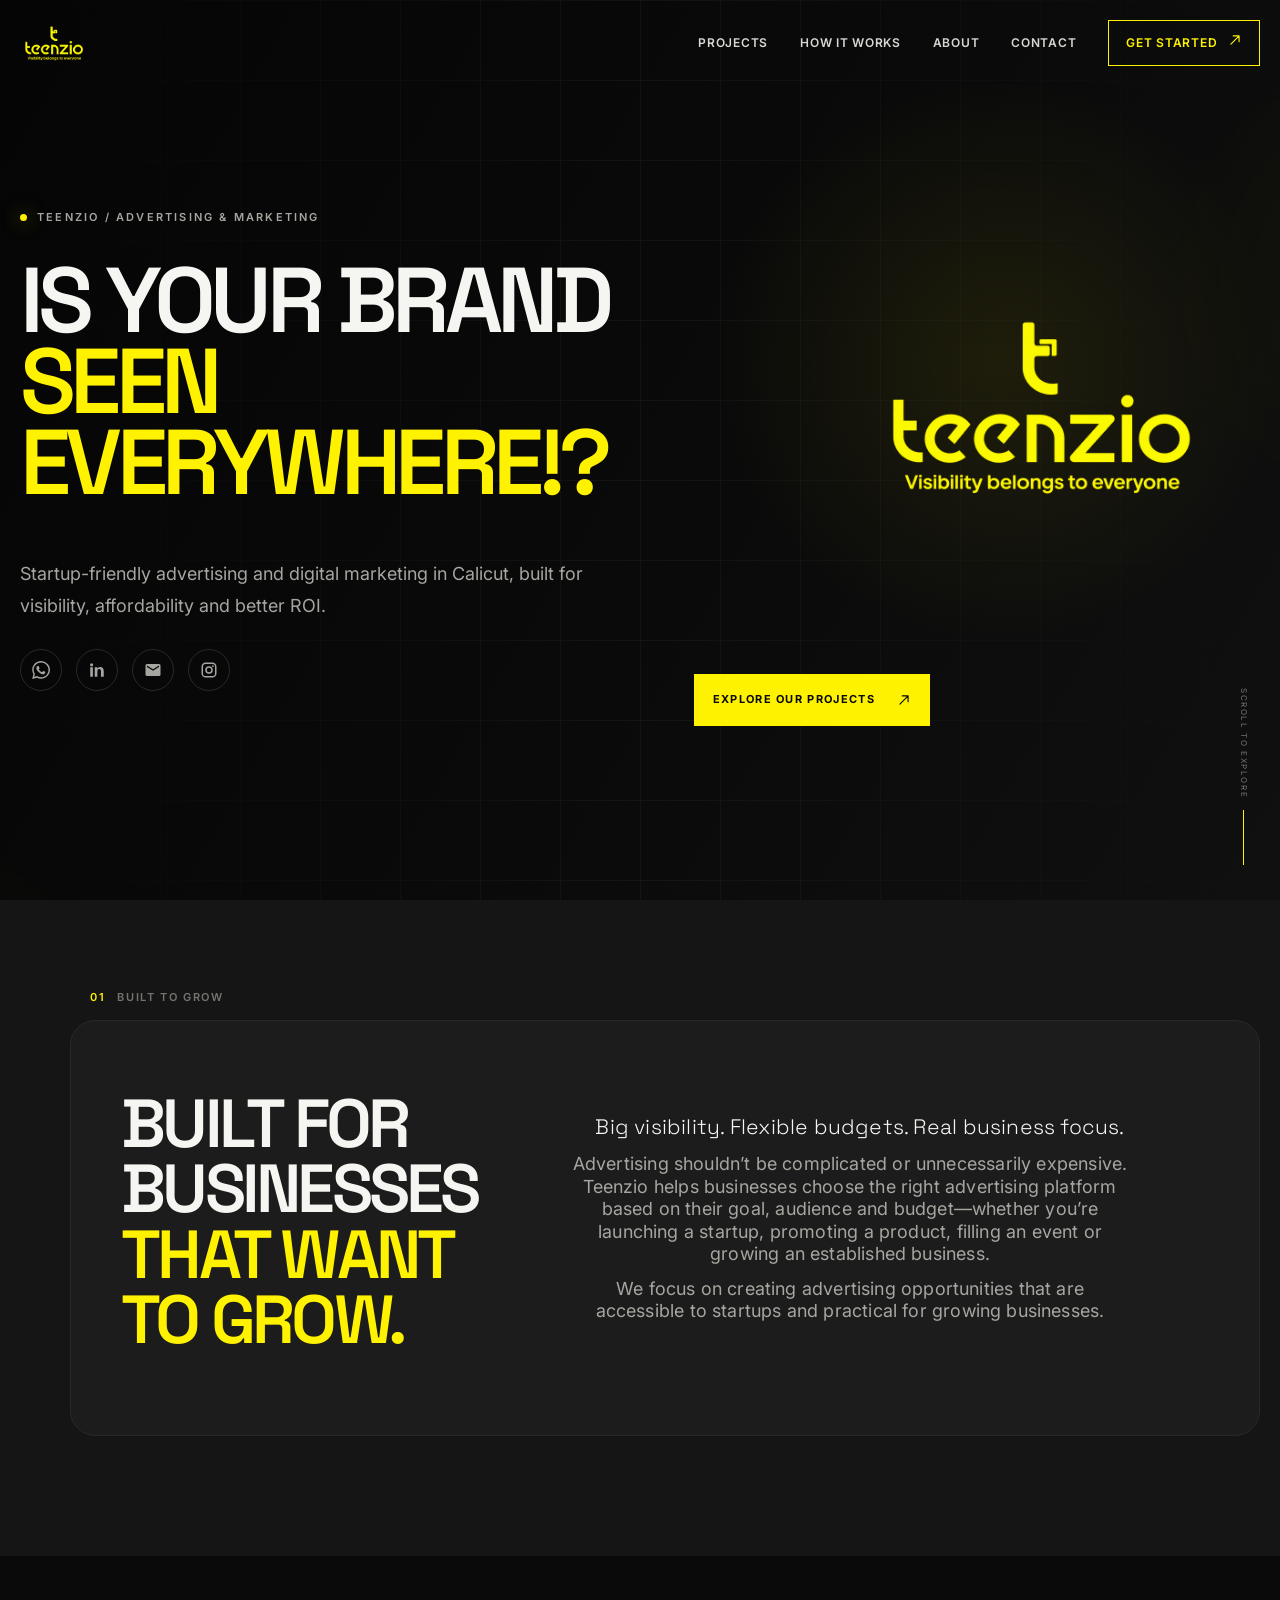
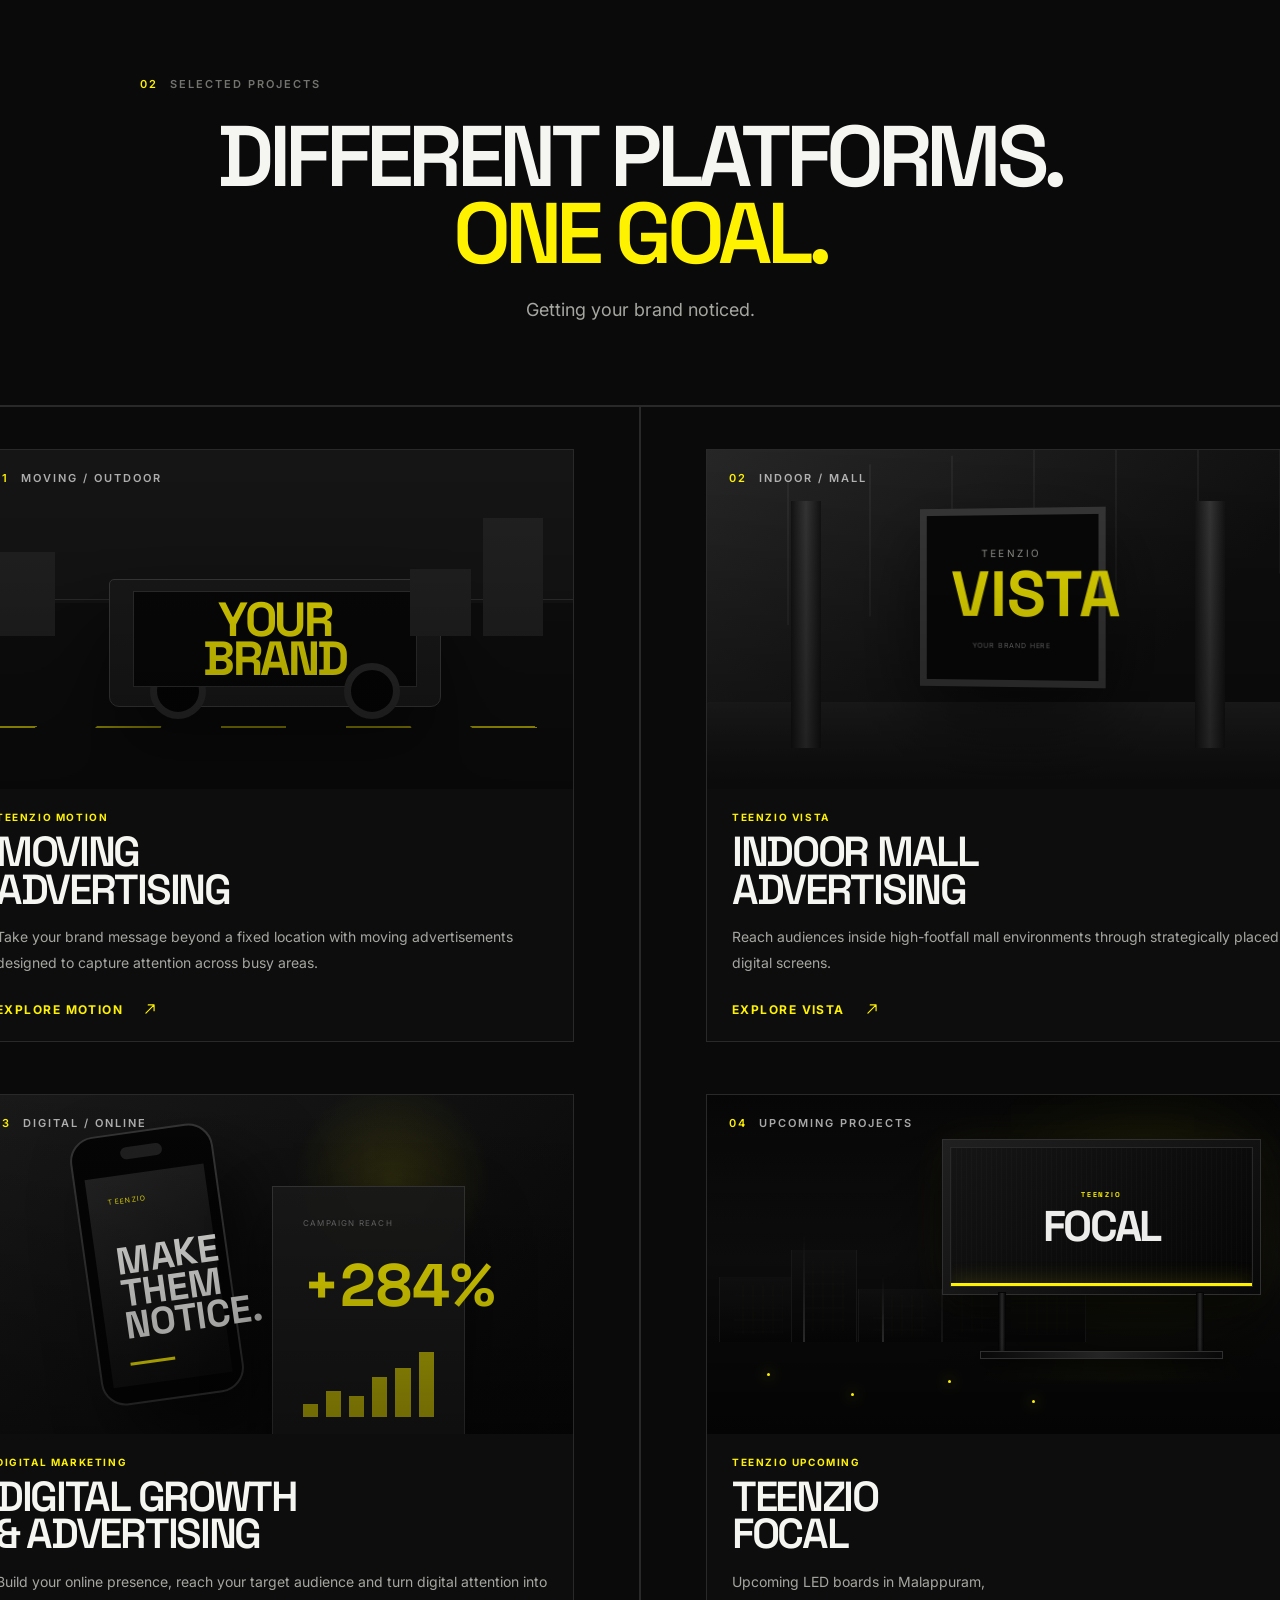
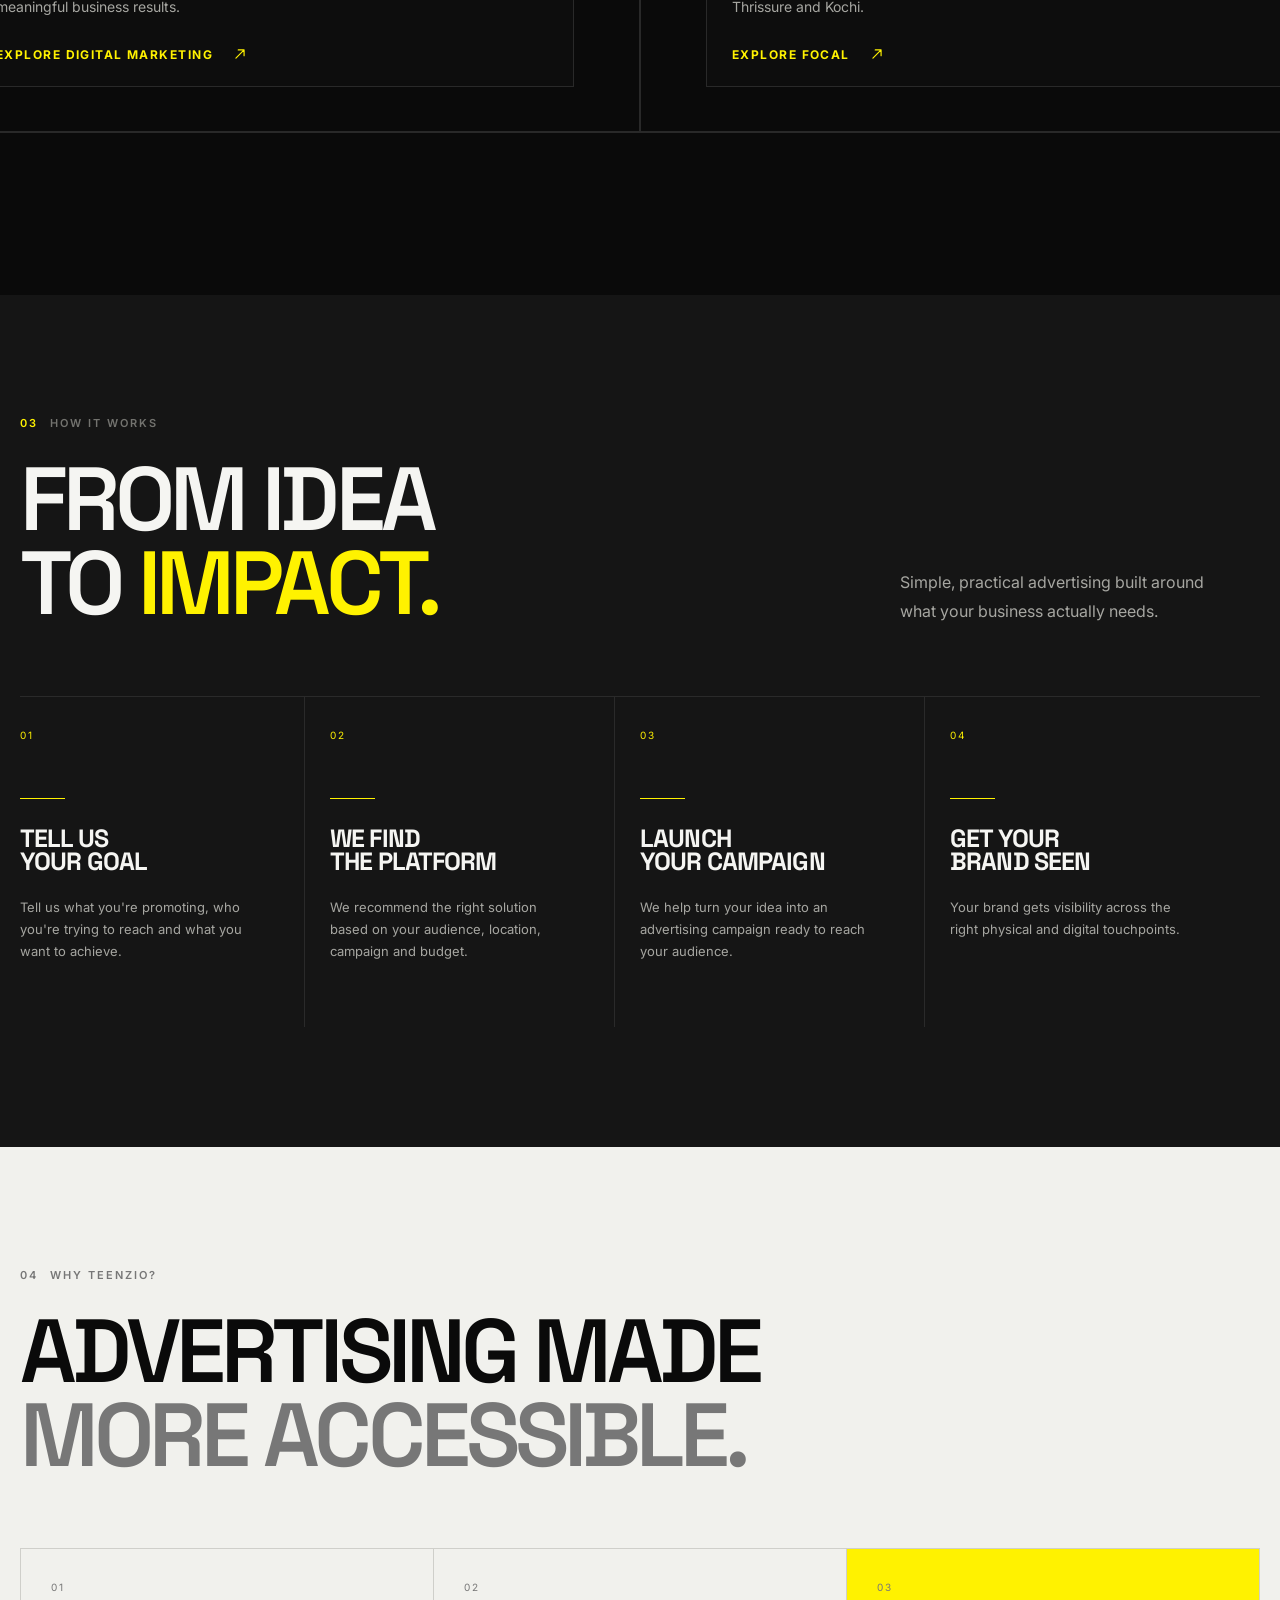
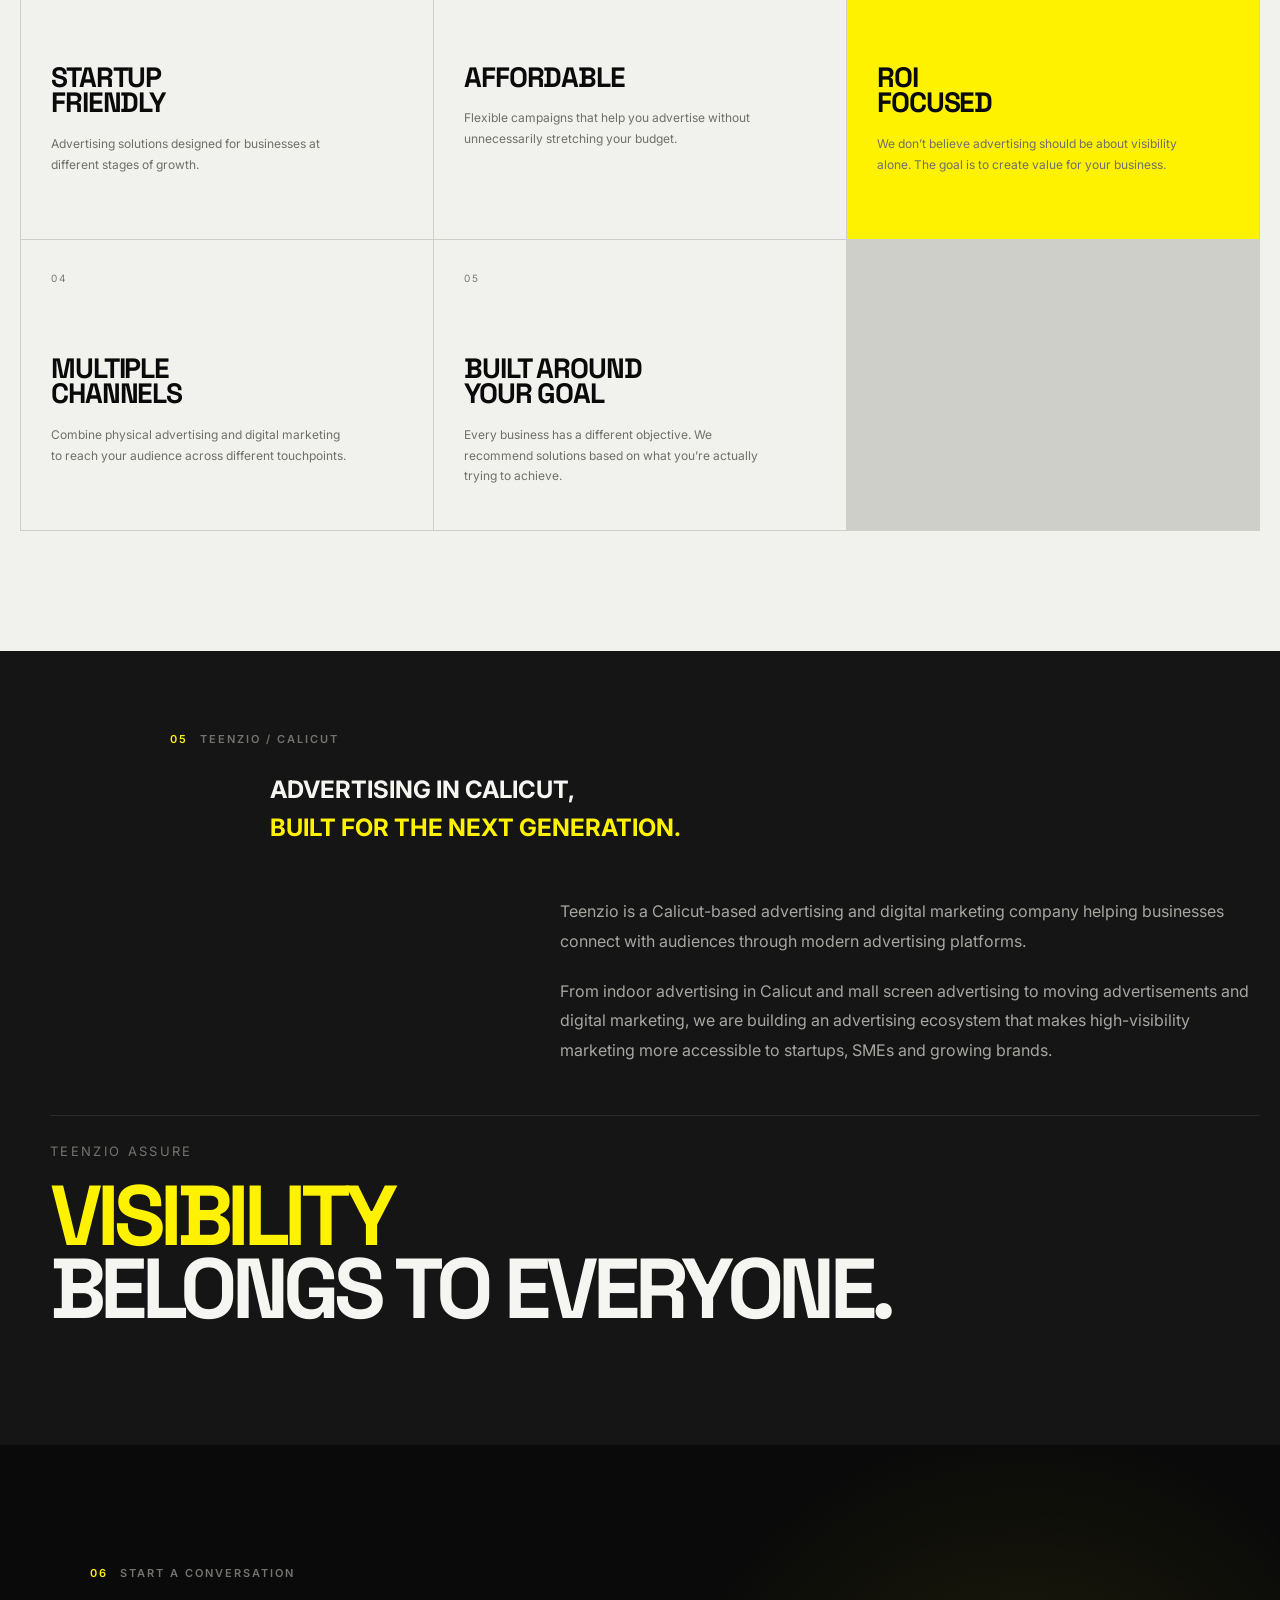
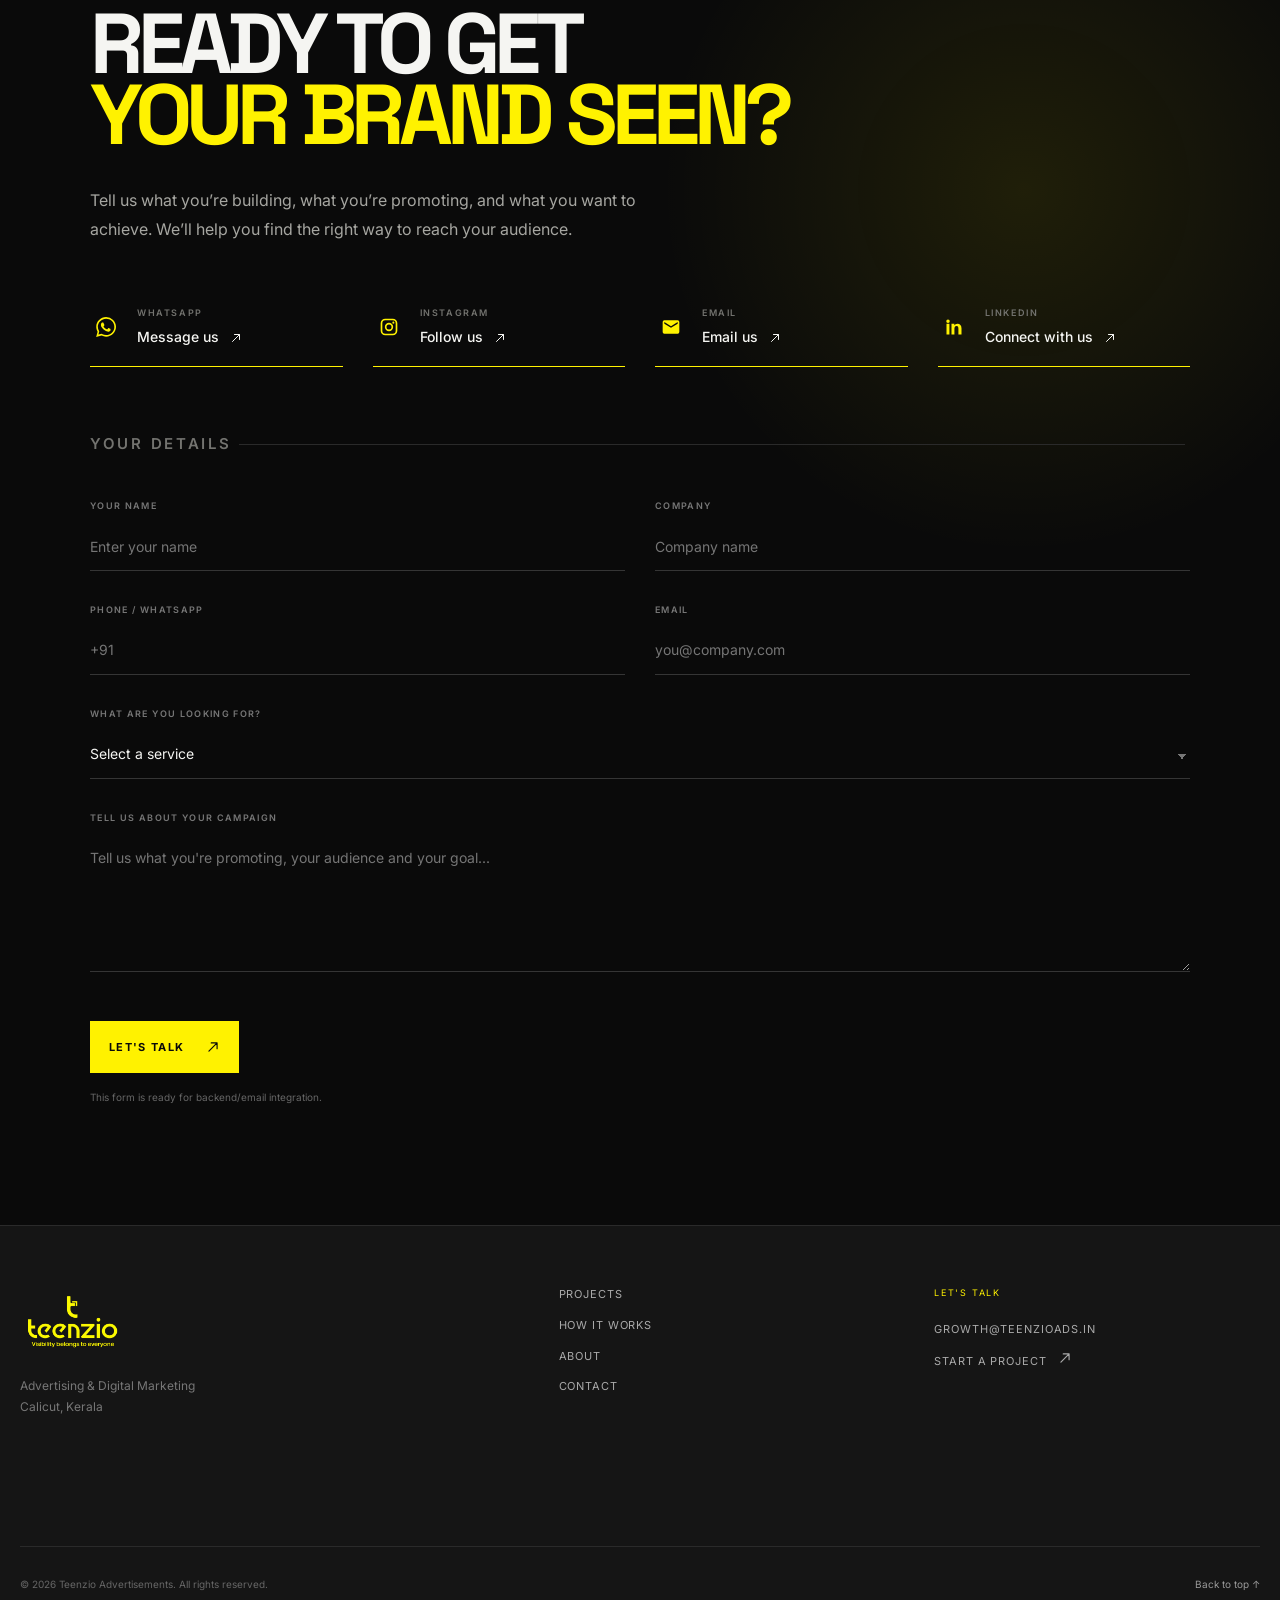
==== index.html @ 87c431a3 "Add files via upload Initial commit" ====
<!DOCTYPE html>
<html lang="en">
<head>
    <meta charset="UTF-8">
    <meta name="viewport" content="width=device-width, initial-scale=1.0">
    <meta name="description" content="Teenzio — Advertising & Digital Marketing Company in Calicut. Startup-friendly advertising, indoor mall advertising, moving ads and digital marketing.">
    <meta name="theme-color" content="#0a0a0a">
    <title>Teenzio — Advertising & Marketing in Calicut</title>

    <link rel="preconnect" href="https://fonts.googleapis.com">
    <link rel="preconnect" href="https://fonts.gstatic.com" crossorigin>
    <link href="https://fonts.googleapis.com/css2?family=Inter:wght@400;500;600;700&family=Space+Grotesk:wght@400;500;600;700&display=swap" rel="stylesheet">

    <link rel="stylesheet" href="css/style.css">
</head>
<body id="top">

    <div class="page-loader">
        <img src="images/logo no bg.png" alt="Teenzio">
    </div>

    <header class="site-header" id="top">
        <nav class="navbar container">
            <a class="brand" href="#top" aria-label="Teenzio home">
                <img src="images/logo no bg.png" alt="Teenzio Advertisements logo">
            </a>

            <button class="menu-toggle" aria-label="Open menu" aria-expanded="false">
                <span></span><span></span>
            </button>

            <div class="nav-menu">
                <a href="#projects">Projects</a>
                <a href="#how-it-works">How It Works</a>
                <a href="#about">About</a>
                <a href="#contact">Contact</a>
                <a class="nav-cta" href="#contact">Get Started <span class="button-arrow" aria-hidden="true">
    <svg viewBox="0 0 24 24">
        <path d="M5 19L19 5M9 5h10v10"
              fill="none"
              stroke="currentColor"
              stroke-width="2"
              stroke-linecap="round"
              stroke-linejoin="round"/>
    </svg>
</span></a>
            </div>
        </nav>
    </header>


    <main>

        <!-- HERO -->
        <section class="hero section">
            <div class="hero-noise"></div>
            <div class="hero-glow hero-glow-one"></div>
            <div class="hero-glow hero-glow-two"></div>
            
            <div class="container hero-inner">
                <div class="hero-kicker reveal">
                    <span class="yellow-dot"></span>
                    TEENZIO / ADVERTISING &  MARKETING
                </div>

                <h1 class="hero-title reveal">
                    IS YOUR BRAND<br>
                    <span>SEEN <br> EVERYWHERE!?</span>
                </h1>

                <div class="hero-bottom reveal">

    <div class="hero-copy">

        <p>
            Startup-friendly advertising and digital marketing in Calicut,
            built for visibility, affordability and better ROI.
        </p>

        <!-- CONTACT ICONS -->
        <div class="hero-contact-icons">

            <!-- WhatsApp -->
            <a href="https://wa.me/7356174922?text=Hi%20Teenzio%2C%20I%20would%20like%20to%20know%20more%20about%20your%20services."
               target="_blank"
               rel="noopener"
               aria-label="Contact Teenzio on WhatsApp">

                <svg viewBox="0 0 24 24" aria-hidden="true">
                    <path d="M20.5 3.5A11.8 11.8 0 0 0 12.1 0C5.6 0 .3 5.3.3 11.8c0 2.1.6 4.1 1.6 5.9L.2 24l6.5-1.7c1.7.9 3.5 1.3 5.4 1.3h.1c6.5 0 11.8-5.3 11.8-11.8 0-3.2-1.2-6.1-3.5-8.3ZM12.1 21.6c-1.7 0-3.4-.5-4.9-1.3l-.4-.2-3.9 1 1-3.8-.2-.4a9.7 9.7 0 0 1-1.5-5.1C2.2 6.4 6.7 2 12.1 2c2.6 0 5.1 1 7 2.9 1.9 1.9 2.9 4.4 2.9 7 0 5.4-4.4 9.7-9.9 9.7Zm5.3-7.3c-.3-.2-1.8-.9-2.1-1-.3-.1-.5-.2-.7.2-.2.3-.8 1-.9 1.2-.2.2-.3.2-.6.1-.3-.2-1.2-.4-2.3-1.4-.8-.7-1.4-1.5-1.6-1.8-.2-.3 0-.5.1-.7.1-.1.3-.3.4-.5.1-.2.2-.3.3-.5.1-.2 0-.4 0-.5-.1-.2-.7-1.7-1-2.3-.3-.6-.5-.5-.7-.5h-.6c-.2 0-.5.1-.8.4-.3.3-1 1-1 2.5s1 2.9 1.2 3.1c.2.2 2 3.1 4.8 4.3.7.3 1.2.5 1.6.6.7.2 1.3.2 1.8.1.5-.1 1.8-.7 2-1.4.3-.7.3-1.3.2-1.4-.1-.1-.3-.2-.6-.3Z"/>
                </svg>

            </a>


            <!-- LinkedIn -->
            <a href="https://www.linkedin.com/in/muhammad-tamton"
               target="_blank"
               rel="noopener"
               aria-label="Visit Teenzio on LinkedIn">

                <svg viewBox="0 0 24 24" aria-hidden="true">
                    <path d="M6.5 8.2H3V21h3.5V8.2ZM4.8 3A2.1 2.1 0 1 0 4.8 7.2 2.1 2.1 0 0 0 4.8 3ZM21 13.6c0-3.8-2-5.6-4.7-5.6-2.2 0-3.2 1.2-3.8 2v-1.8H9V21h3.5v-6.7c0-1.8.3-3.6 2.6-3.6 2.2 0 2.2 2.1 2.2 3.7V21H21v-7.4Z"/>
                </svg>

            </a>


            <!-- Email -->
            <a href="mailto:growth@teenzioads.in"
               aria-label="grown@teenzioads.in">

                <svg viewBox="0 0 24 24" aria-hidden="true">
                    <path d="M20 4H4a2 2 0 0 0-2 2v12a2 2 0 0 0 2 2h16a2 2 0 0 0 2-2V6a2 2 0 0 0-2-2Zm0 4-8 5-8-5V6l8 5 8-5v2Z"/>
                </svg>

            </a>


            <!-- Instagram -->
<a href="https://www.instagram.com/Teeenzio/"
   target="_blank"
   rel="noopener noreferrer"
   aria-label="Instagram">

    <svg viewBox="0 0 24 24" aria-hidden="true">
        <path d="M7.5 2h9A5.5 5.5 0 0 1 22 7.5v9a5.5 5.5 0 0 1-5.5 5.5h-9A5.5 5.5 0 0 1 2 16.5v-9A5.5 5.5 0 0 1 7.5 2Zm0 2A3.5 3.5 0 0 0 4 7.5v9A3.5 3.5 0 0 0 7.5 20h9a3.5 3.5 0 0 0 3.5-3.5v-9A3.5 3.5 0 0 0 16.5 4h-9Zm9.75 1.5a1.25 1.25 0 1 1 0 2.5 1.25 1.25 0 0 1 0-2.5ZM12 7a5 5 0 1 1 0 10 5 5 0 0 1 0-10Zm0 2a3 3 0 1 0 0 6 3 3 0 0 0 0-6Z"/>
    </svg>

</a>

        </div>

    </div>


    <a class="button button-yellow" href="#projects">
        Explore Our Projects <span class="button-arrow" aria-hidden="true">
    <svg viewBox="0 0 24 24">
        <path d="M5 19L19 5M9 5h10v10"
              fill="none"
              stroke="currentColor"
              stroke-width="2"
              stroke-linecap="round"
              stroke-linejoin="round"/>
    </svg>
</span>
    </a>

</div>
            </div>

            <div class="hero-scroll">
                <span>SCROLL TO EXPLORE</span>
                <i></i>
            </div>
        </section>

        <!-- INTRO -->
        <section class="intro section section-dark">
            <div class="container intro-grid">
                <div class="section-label reveal">
                    <span>01</span>
                    <span>BUILT TO GROW</span>
                </div>

                <div class="intro-content reveal">
                    <h2>
                        BUILT FOR <br>
                        BUSINESSES
                        <em>THAT WANT<br> TO GROW.</em>
                    </h2>

                    <div class="intro-copy">
                        <p class="lead">
                            Big visibility. Flexible budgets. Real business focus.
                        </p>
                        <p>
                            Advertising shouldn’t be complicated or unnecessarily expensive.
                            Teenzio helps businesses choose the right advertising platform
                            based on their goal, audience and budget—whether you’re launching
                            a startup, promoting a product, filling an event or growing an
                            established business.
                        </p>
                        <p>
                            We focus on creating advertising opportunities that are accessible
                            to startups and practical for growing businesses.
                        </p>
                    </div>
                </div>
            </div>
        </section>

        <!-- PROJECTS -->
        <!-- PROJECTS -->
<section class="projects section" id="projects">

    <div class="container">

        <!-- PROJECTS HEADING -->
        <div class="projects-heading reveal">

            <div class="section-label">
                <span>02</span>
                <span>SELECTED PROJECTS</span>
            </div>

            <h2>
                DIFFERENT PLATFORMS.
                <span>ONE GOAL.</span>
            </h2>

            <p>Getting your brand noticed.</p>

        </div>


<!-- FULL WIDTH DIVIDER -->
<div class="projects-divider"></div>


        <!-- PROJECT GRID -->
        <div class="project-grid">


            <!-- =========================
                 01 — TEENZIO MOTION
            ========================== -->
            <article class="project-card project-motion reveal">

                <div class="project-image">

                    <div class="image-overlay"></div>

                    <div class="project-image-art motion-art">

                        <div class="road-line"></div>

                        <div class="vehicle">

                            <div class="vehicle-screen">
                                YOUR<br>BRAND
                            </div>

                        </div>

                        <div class="city-line city-one"></div>
                        <div class="city-line city-two"></div>
                        <div class="city-line city-three"></div>

                    </div>

                    <div class="project-label">
                        <span>01</span>
                        <span>MOVING / OUTDOOR</span>
                    </div>

                </div>


                <div class="project-info">

                    <div class="project-title">

                        <span class="project-tag">
                            TEENZIO MOTION
                        </span>

                        <h3>
                            MOVING<br>
                            ADVERTISING
                        </h3>

                    </div>


                    <div class="project-details">

                        <p>
                            Take your brand message beyond a fixed location with
                            moving advertisements designed to capture attention
                            across busy areas.
                        </p>

                        <a class="text-link"
                           href="projects/teenzio-motion.html">

                            Explore Motion
                            <span class="button-arrow" aria-hidden="true">
    <svg viewBox="0 0 24 24">
        <path d="M5 19L19 5M9 5h10v10"
              fill="none"
              stroke="currentColor"
              stroke-width="2"
              stroke-linecap="round"
              stroke-linejoin="round"/>
    </svg>
</span>

                        </a>

                    </div>

                </div>

            </article>



            <!-- =========================
                 02 — TEENZIO VISTA
            ========================== -->
            <article class="project-card project-vista reveal">

                <div class="project-image">

                    <div class="image-overlay"></div>

                    <div class="project-image-art mall-art">

                        <div class="mall-ceiling"></div>

                        <div class="mall-floor"></div>

                        <div class="mall-screen">

                            <span>TEENZIO</span>

                            <strong>VISTA</strong>

                            <small>
                                YOUR BRAND HERE
                            </small>

                        </div>

                        <div class="mall-column column-one"></div>
                        <div class="mall-column column-two"></div>

                    </div>


                    <div class="project-label">
                        <span>02</span>
                        <span>INDOOR / MALL</span>
                    </div>

                </div>


                <div class="project-info">

                    <div class="project-title">

                        <span class="project-tag">
                            TEENZIO VISTA
                        </span>

                        <h3>
                            INDOOR MALL<br>
                            ADVERTISING
                        </h3>

                    </div>


                    <div class="project-details">

                        <p>
                            Reach audiences inside high-footfall mall environments
                            through strategically placed digital screens.
                        </p>

                        <a class="text-link"
                           href="projects/teenzio-vista.html">

                            Explore Vista
                            <span class="button-arrow" aria-hidden="true">
    <svg viewBox="0 0 24 24">
        <path d="M5 19L19 5M9 5h10v10"
              fill="none"
              stroke="currentColor"
              stroke-width="2"
              stroke-linecap="round"
              stroke-linejoin="round"/>
    </svg>
</span>

                        </a>

                    </div>

                </div>

            </article>



            <!-- =========================
                 03 — DIGITAL MARKETING
            ========================== -->
            <article class="project-card project-digital reveal">

                <div class="project-image">

                    <div class="image-overlay"></div>

                    <div class="project-image-art digital-art">

                        <div class="phone">

                            <div class="phone-top"></div>

                            <div class="social-post">

                                <span>TEENZIO</span>

                                <strong>
                                    MAKE<br>
                                    THEM<br>
                                    NOTICE.
                                </strong>

                                <i></i>

                            </div>

                        </div>


                        <div class="analytics-card">

                            <small>
                                CAMPAIGN REACH
                            </small>

                            <strong>
                                +284%
                            </strong>

                            <div class="chart">
                                <i></i>
                                <i></i>
                                <i></i>
                                <i></i>
                                <i></i>
                                <i></i>
                            </div>

                        </div>

                    </div>


                    <div class="project-label">
                        <span>03</span>
                        <span>DIGITAL / ONLINE</span>
                    </div>

                </div>


                <div class="project-info">

                    <div class="project-title">

                        <span class="project-tag">
                            DIGITAL MARKETING
                        </span>

                        <h3>
                            DIGITAL GROWTH<br>
                            &amp; ADVERTISING
                        </h3>

                    </div>


                    <div class="project-details">

                        <p>
                            Build your online presence, reach your target audience
                            and turn digital attention into meaningful business results.
                        </p>

                        <a class="text-link"
                           href="projects/digital-marketing.html">

                            Explore Digital Marketing
                            <span class="button-arrow" aria-hidden="true">
    <svg viewBox="0 0 24 24">
        <path d="M5 19L19 5M9 5h10v10"
              fill="none"
              stroke="currentColor"
              stroke-width="2"
              stroke-linecap="round"
              stroke-linejoin="round"/>
    </svg>
</span>

                        </a>

                    </div>

                </div>

            </article>


<!-- =========================
     04 — UPCOMING PROJECTS
========================== -->
<article class="project-card project-alternatives reveal">

    <div class="project-image">

        <div class="image-overlay"></div>

        <!-- FOCAL VISUAL -->
        <div class="project-image-art focal-art">

            <!-- Ambient glow -->
            <div class="focal-glow"></div>

            <!-- Distant city -->
            <div class="focal-city">

                <div class="city-building building-one"></div>
                <div class="city-building building-two"></div>
                <div class="city-building building-three"></div>
                <div class="city-building building-four"></div>
                <div class="city-building building-five"></div>

            </div>


            <!-- Main billboard -->
            <div class="focal-billboard">

                <div class="focal-frame">

                    <div class="focal-screen">

                        <div class="focal-screen-content">
                            <span>TEENZIO</span>
                            <strong>FOCAL</strong>
                        </div>

                    </div>

                </div>


                <!-- Billboard supports -->
                <div class="focal-support support-left"></div>
                <div class="focal-support support-right"></div>

                <div class="focal-base"></div>

            </div>


            <!-- Side light structures -->
            <div class="focal-side-light side-light-one"></div>
            <div class="focal-side-light side-light-two"></div>


            <!-- Ground -->
            <div class="focal-ground"></div>


            <!-- Road lights -->
            <div class="focal-light light-one"></div>
            <div class="focal-light light-two"></div>
            <div class="focal-light light-three"></div>
            <div class="focal-light light-four"></div>

        </div>


        <!-- Card label -->
        <div class="project-label">
            <span>04</span>
            <span>UPCOMING PROJECTS</span>
        </div>

    </div>


    <!-- Card information -->
    <div class="project-info">

        <div class="project-title">

            <span class="project-tag">
                TEENZIO UPCOMING
            </span>

            <h3>
                TEENZIO<br>
                FOCAL
            </h3>

        </div>


        <div class="project-details">

            <p>
                Upcoming LED boards in Malappuram,<br>
                Thrissure and Kochi.
            </p>

            <a class="text-link" href="#contact">
                Explore Focal
                <span class="button-arrow" aria-hidden="true">
    <svg viewBox="0 0 24 24">
        <path d="M5 19L19 5M9 5h10v10"
              fill="none"
              stroke="currentColor"
              stroke-width="2"
              stroke-linecap="round"
              stroke-linejoin="round"/>
    </svg>
</span>
            </a>

        </div>

    </div>

</article>



        </div>

    </div>
<!-- FULL WIDTH DIVIDER -->
<div class="projectunder-divider"></div>
</section>

        <!-- HOW IT WORKS -->
        <section class="how section section-dark" id="how-it-works">
            <div class="container">
                <div class="section-heading split-heading reveal">
                    <div>
                        <div class="section-label" style="font-size: 11px;">
                            <span>03</span>
                            <span>HOW IT WORKS</span>
                        </div>
                        <h2>FROM IDEA<br>TO <span>IMPACT.</span></h2>
                    </div>
                    <p>
                        Simple, practical advertising built around what
                        your business actually needs.
                    </p>
                </div>

                <div class="steps">
                    <div class="step reveal">
                        <span class="step-number">01</span>
                        <div class="step-line"></div>
                        <h3>TELL US<br>YOUR GOAL</h3>
                        <p>
                            Tell us what you're promoting, who you're trying to reach
                            and what you want to achieve.
                        </p>
                    </div>

                    <div class="step reveal">
                        <span class="step-number">02</span>
                        <div class="step-line"></div>
                        <h3>WE FIND<br>THE PLATFORM</h3>
                        <p>
                            We recommend the right solution based on your audience,
                            location, campaign and budget.
                        </p>
                    </div>

                    <div class="step reveal">
                        <span class="step-number">03</span>
                        <div class="step-line"></div>
                        <h3>LAUNCH<br>YOUR CAMPAIGN</h3>
                        <p>
                            We help turn your idea into an advertising campaign
                            ready to reach your audience.
                        </p>
                    </div>

                    <div class="step reveal">
                        <span class="step-number">04</span>
                        <div class="step-line"></div>
                        <h3>GET YOUR<br>BRAND SEEN</h3>
                        <p>
                            Your brand gets visibility across the right physical
                            and digital touchpoints.
                        </p>
                    </div>
                </div>
            </div>
        </section>

        <!-- WHY -->
        <section class="why section">
            <div class="container">
                <div class="section-heading reveal">
                    <div class="section-label">
                        <span>04</span>
                        <span>WHY TEENZIO?</span>
                    </div>
                    <h2>ADVERTISING MADE<br><span>MORE ACCESSIBLE.</span></h2>
                </div>

                <div class="why-grid">
                    <article class="why-card reveal">
                        <span>01</span>
                        <h3>STARTUP<br>FRIENDLY</h3>
                        <p>Advertising solutions designed for businesses at different stages of growth.</p>
                    </article>

                    <article class="why-card reveal">
                        <span>02</span>
                        <h3>AFFORDABLE</h3>
                        <p>Flexible campaigns that help you advertise without unnecessarily stretching your budget.</p>
                    </article>

                    <article class="why-card featured reveal">
                        <span>03</span>
                        <h3>ROI<br>FOCUSED</h3>
                        <p>We don’t believe advertising should be about visibility alone. The goal is to create value for your business.</p>
                    </article>

                    <article class="why-card reveal">
                        <span>04</span>
                        <h3>MULTIPLE<br>CHANNELS</h3>
                        <p>Combine physical advertising and digital marketing to reach your audience across different touchpoints.</p>
                    </article>

                    <article class="why-card reveal">
                        <span>05</span>
                        <h3>BUILT AROUND<br>YOUR GOAL</h3>
                        <p>Every business has a different objective. We recommend solutions based on what you’re actually trying to achieve.</p>
                    </article>
                </div>
            </div>
        </section>

        <!-- ABOUT -->
        <section class="about section section-dark" id="about">
            <div class="container about-grid">
                <div class="section-label reveal">
                    <span>05</span>
                    <span>TEENZIO / CALICUT</span>
                </div>

                <div class="about-content reveal">
                    <h2>
                        ADVERTISING IN CALICUT,
                        <span>BUILT FOR THE NEXT GENERATION.</span>
                    </h2>

                    <p>
                        Teenzio is a Calicut-based advertising and digital marketing company
                        helping businesses connect with audiences through modern advertising
                        platforms.
                    </p>

                    <p>
                        From indoor advertising in Calicut and mall screen advertising to
                        moving advertisements and digital marketing, we are building an
                        advertising ecosystem that makes high-visibility marketing more
                        accessible to startups, SMEs and growing brands.
                    </p>

                    <div class="about-statement" >
                        <span>TEENZIO ASSURE</span>
                        <strong><em>VISIBILITY</em><br>BELONGS TO EVERYONE.</strong>
                    </div>
                </div>
            </div>
        </section>

        <!-- CTA / CONTACT -->
        <section class="contact section" id="contact">
            <div class="container contact-inner">
                <div class="section-label reveal" style="font-size: 11px;">
                    <span>06</span>
                    <span>START A CONVERSATION</span>
                </div>

                <h2 class="contact-title reveal">
                    READY TO GET<br>
                    <span>YOUR BRAND SEEN?</span>
                </h2>

                <p class="contact-intro reveal">
                    Tell us what you’re building, what you’re promoting,
                    and what you want to achieve. We’ll help you find
                    the right way to reach your audience.
                </p>

                <!-- DIRECT CONTACT LINKS -->
<div class="contact-direct">

    <a href="https://wa.me/7356174922?text=Hi%20Teenzio%2C%20I%20would%20like%20to%20know%20more%20about%20your%20services." target="_blank" rel="noopener">
        <span class="contact-icon">
            <!-- WhatsApp -->
            <svg viewBox="0 0 24 24" aria-hidden="true">
                <path d="M20.5 3.5A11.8 11.8 0 0 0 12.1 0C5.6 0 .3 5.3.3 11.8c0 2.1.6 4.1 1.6 5.9L.2 24l6.5-1.7c1.7.9 3.5 1.3 5.4 1.3h.1c6.5 0 11.8-5.3 11.8-11.8 0-3.2-1.2-6.1-3.5-8.3ZM12.1 21.6c-1.7 0-3.4-.5-4.9-1.3l-.4-.2-3.9 1 1-3.8-.2-.4a9.7 9.7 0 0 1-1.5-5.1C2.2 6.4 6.7 2 12.1 2c2.6 0 5.1 1 7 2.9 1.9 1.9 2.9 4.4 2.9 7 0 5.4-4.4 9.7-9.9 9.7Zm5.3-7.3c-.3-.2-1.8-.9-2.1-1-.3-.1-.5-.2-.7.2-.2.3-.8 1-.9 1.2-.2.2-.3.2-.6.1-.3-.2-1.2-.4-2.3-1.4-.8-.7-1.4-1.5-1.6-1.8-.2-.3 0-.5.1-.7.1-.1.3-.3.4-.5.1-.2.2-.3.3-.5.1-.2 0-.4 0-.5-.1-.2-.7-1.7-1-2.3-.3-.6-.5-.5-.7-.5h-.6c-.2 0-.5.1-.8.4-.3.3-1 1-1 2.5s1 2.9 1.2 3.1c.2.2 2 3.1 4.8 4.3.7.3 1.2.5 1.6.6.7.2 1.3.2 1.8.1.5-.1 1.8-.7 2-1.4.3-.7.3-1.3.2-1.4-.1-.1-.3-.2-.6-.3Z"/>
            </svg>
        </span>

        <span class="contact-direct-text">
            <small>WHATSAPP</small>
            <strong>
    Message us
    <span class="link-arrow" aria-hidden="true">
        <svg viewBox="0 0 24 24">
            <path d="M5 19L19 5M9 5H19V15"
                  fill="none"
                  stroke="currentColor"
                  stroke-width="2"
                  stroke-linecap="round"
                  stroke-linejoin="round"/>
        </svg>
    </span>
</strong>
    </a>


 <!-- Instagram -->
<a href="https://www.instagram.com/Teeenzio/"
   target="_blank"
   rel="noopener noreferrer">

    <span class="contact-icon">
        <svg viewBox="0 0 24 24" aria-hidden="true">
            <path d="M7.5 2h9A5.5 5.5 0 0 1 22 7.5v9a5.5 5.5 0 0 1-5.5 5.5h-9A5.5 5.5 0 0 1 2 16.5v-9A5.5 5.5 0 0 1 7.5 2Zm0 2A3.5 3.5 0 0 0 4 7.5v9A3.5 3.5 0 0 0 7.5 20h9a3.5 3.5 0 0 0 3.5-3.5v-9A3.5 3.5 0 0 0 16.5 4h-9Zm9.75 1.5a1.25 1.25 0 1 1 0 2.5 1.25 1.25 0 0 1 0-2.5ZM12 7a5 5 0 1 1 0 10 5 5 0 0 1 0-10Zm0 2a3 3 0 1 0 0 6 3 3 0 0 0 0-6Z"/>
        </svg>
    </span>

    <span class="contact-direct-text">
        <small>INSTAGRAM</small>
        <strong>
    Follow us
    <span class="link-arrow" aria-hidden="true">
        <svg viewBox="0 0 24 24">
            <path d="M5 19L19 5M9 5H19V15"
                  fill="none"
                  stroke="currentColor"
                  stroke-width="2"
                  stroke-linecap="round"
                  stroke-linejoin="round"/>
        </svg>
    </span>
</strong>

</a>


    <a href="mailto:growth@teenzioads.in">
        <span class="contact-icon">
            <!-- Mail -->
            <svg viewBox="0 0 24 24" aria-hidden="true">
                <path d="M20 4H4a2 2 0 0 0-2 2v12a2 2 0 0 0 2 2h16a2 2 0 0 0 2-2V6a2 2 0 0 0-2-2Zm0 4-8 5-8-5V6l8 5 8-5v2Z"/>
            </svg>
        </span>

        <span class="contact-direct-text">
            <small>EMAIL</small>
         <strong>
    Email us
    <span class="link-arrow" aria-hidden="true">
        <svg viewBox="0 0 24 24">
            <path d="M5 19L19 5M9 5H19V15"
                  fill="none"
                  stroke="currentColor"
                  stroke-width="2"
                  stroke-linecap="round"
                  stroke-linejoin="round"/>
        </svg>
    </span>
</strong>   
    </a>


    <a href="https://www.linkedin.com/in/muhammad-tamton" target="_blank" rel="noopener">
        <span class="contact-icon linkedin-icon">
            <!-- LinkedIn -->
            <svg viewBox="0 0 24 24" aria-hidden="true">
                <path d="M6.5 8.2H3V21h3.5V8.2ZM4.8 3A2.1 2.1 0 1 0 4.8 7.2 2.1 2.1 0 0 0 4.8 3ZM21 13.6c0-3.8-2-5.6-4.7-5.6-2.2 0-3.2 1.2-3.8 2v-1.8H9V21h3.5v-6.7c0-1.8.3-3.6 2.6-3.6 2.2 0 2.2 2.1 2.2 3.7V21H21v-7.4Z"/>
            </svg>
        </span>

        <span class="contact-direct-text">
            <small>LINKEDIN</small>
          <strong>
    Connect with us
    <span class="link-arrow" aria-hidden="true">
        <svg viewBox="0 0 24 24">
            <path d="M5 19L19 5M9 5H19V15"
                  fill="none"
                  stroke="currentColor"
                  stroke-width="2"
                  stroke-linecap="round"
                  stroke-linejoin="round"/>
        </svg>
    </span>
</strong>  
    </a>

</div>

<div class="contact-form-label">
    YOUR DETAILS
</div>

                <form class="contact-form reveal" id="contactForm" action="https://formspree.io/f/xoeqzojb"
      method="POST">
                    <div class="form-row">
                        <label>
                            <span>Your Name</span>
                            <input type="text" name="name" placeholder="Enter your name" required>
                        </label>

                        <label>
                            <span>Company</span>
                            <input type="text" name="company" placeholder="Company name">
                        </label>
                    </div>

                    <div class="form-row">
                        <label>
                            <span>Phone / WhatsApp</span>
<input
    type="tel"
    name="phone"
    placeholder="+91"
    inputmode="numeric"
    maxlength="10"
    pattern="[0-9]{10}"
    required
>
                        </label>

                        <label>
                            <span>Email</span>
                            <input type="email" name="email" placeholder="you@company.com">
                        </label>
                    </div>

                    <label>
                        <span>What are you looking for?</span>
                        <select name="service">
                            <option value="">Select a service</option>
                            <option>Teenzio Motion</option>
                            <option>Teenzio Vista</option>
                            <option>Digital Marketing</option>
                            <option>Other / Not sure yet</option>
                        </select>
                    </label>

                    <label>
                        <span>Tell us about your campaign</span>
                        <textarea name="message" rows="5" placeholder="Tell us what you're promoting, your audience and your goal..."></textarea>
                    </label>

                    <button class="button button-yellow submit-button" type="submit">
                        Let's Talk <span class="button-arrow" aria-hidden="true">
    <svg viewBox="0 0 24 24">
        <path d="M5 19L19 5M9 5h10v10"
              fill="none"
              stroke="currentColor"
              stroke-width="2"
              stroke-linecap="round"
              stroke-linejoin="round"/>
    </svg>
</span>
                    </button>

                    <p class="form-note">
                        This form is ready for backend/email integration.
                    </p>
                    <p class="form-success" id="formSuccess">
                        Thanks! Your message is ready to send. Connect the form to your preferred email/backend service to receive submissions.
                    </p>
                </form>
            </div>
        </section>

    </main>

    <footer class="site-footer">
        <div class="container footer-top">
            <div>
                <img src="images/logo no bg.png" alt="Teenzio" class="footer-logo">
                <p>Advertising & Digital Marketing<br>Calicut, Kerala</p>
            </div>

            <div class="footer-links">
                <a href="#projects">Projects</a>
                <a href="#how-it-works">How It Works</a>
                <a href="#about">About</a>
                <a href="#contact">Contact</a>
            </div>

            <div class="footer-contact">
                <span>LET'S TALK</span>
                <a href="mailto:growth@teenzioads.in">growth@teenzioads.in</a>
                <a href="#contact">Start a project <span class="button-arrow" aria-hidden="true">
    <svg viewBox="0 0 24 24">
        <path d="M5 19L19 5M9 5h10v10"
              fill="none"
              stroke="currentColor"
              stroke-width="2"
              stroke-linecap="round"
              stroke-linejoin="round"/>
    </svg>
</span></a>
            </div>
        </div>

        <div class="container footer-bottom">
            <span>© <span id="year"></span> Teenzio Advertisements. All rights reserved.</span>
            <a href="#top">Back to top ↑</a>
        </div>
    </footer>

    <script src="js/main.js"></script>
</body>
</html>
---- css/style.css ----
/*
    TEENZIO ADS — MASTER STYLESHEET

    This file only loads the individual sections.
    The order below intentionally matches the original stylesheet.
*/

@import url("./base.css");
@import url("./navbar.css");
@import url("./common.css");
@import url("./hero.css");
@import url("./intro.css");
@import url("./projects.css");
@import url("./how-it-works.css");
@import url("./why-teenzio.css");
@import url("./about.css");
@import url("./contact.css");
@import url("./footer.css");
@import url("./animations.css");
@import url("./project-pages.css");
@import url("./responsive.css");
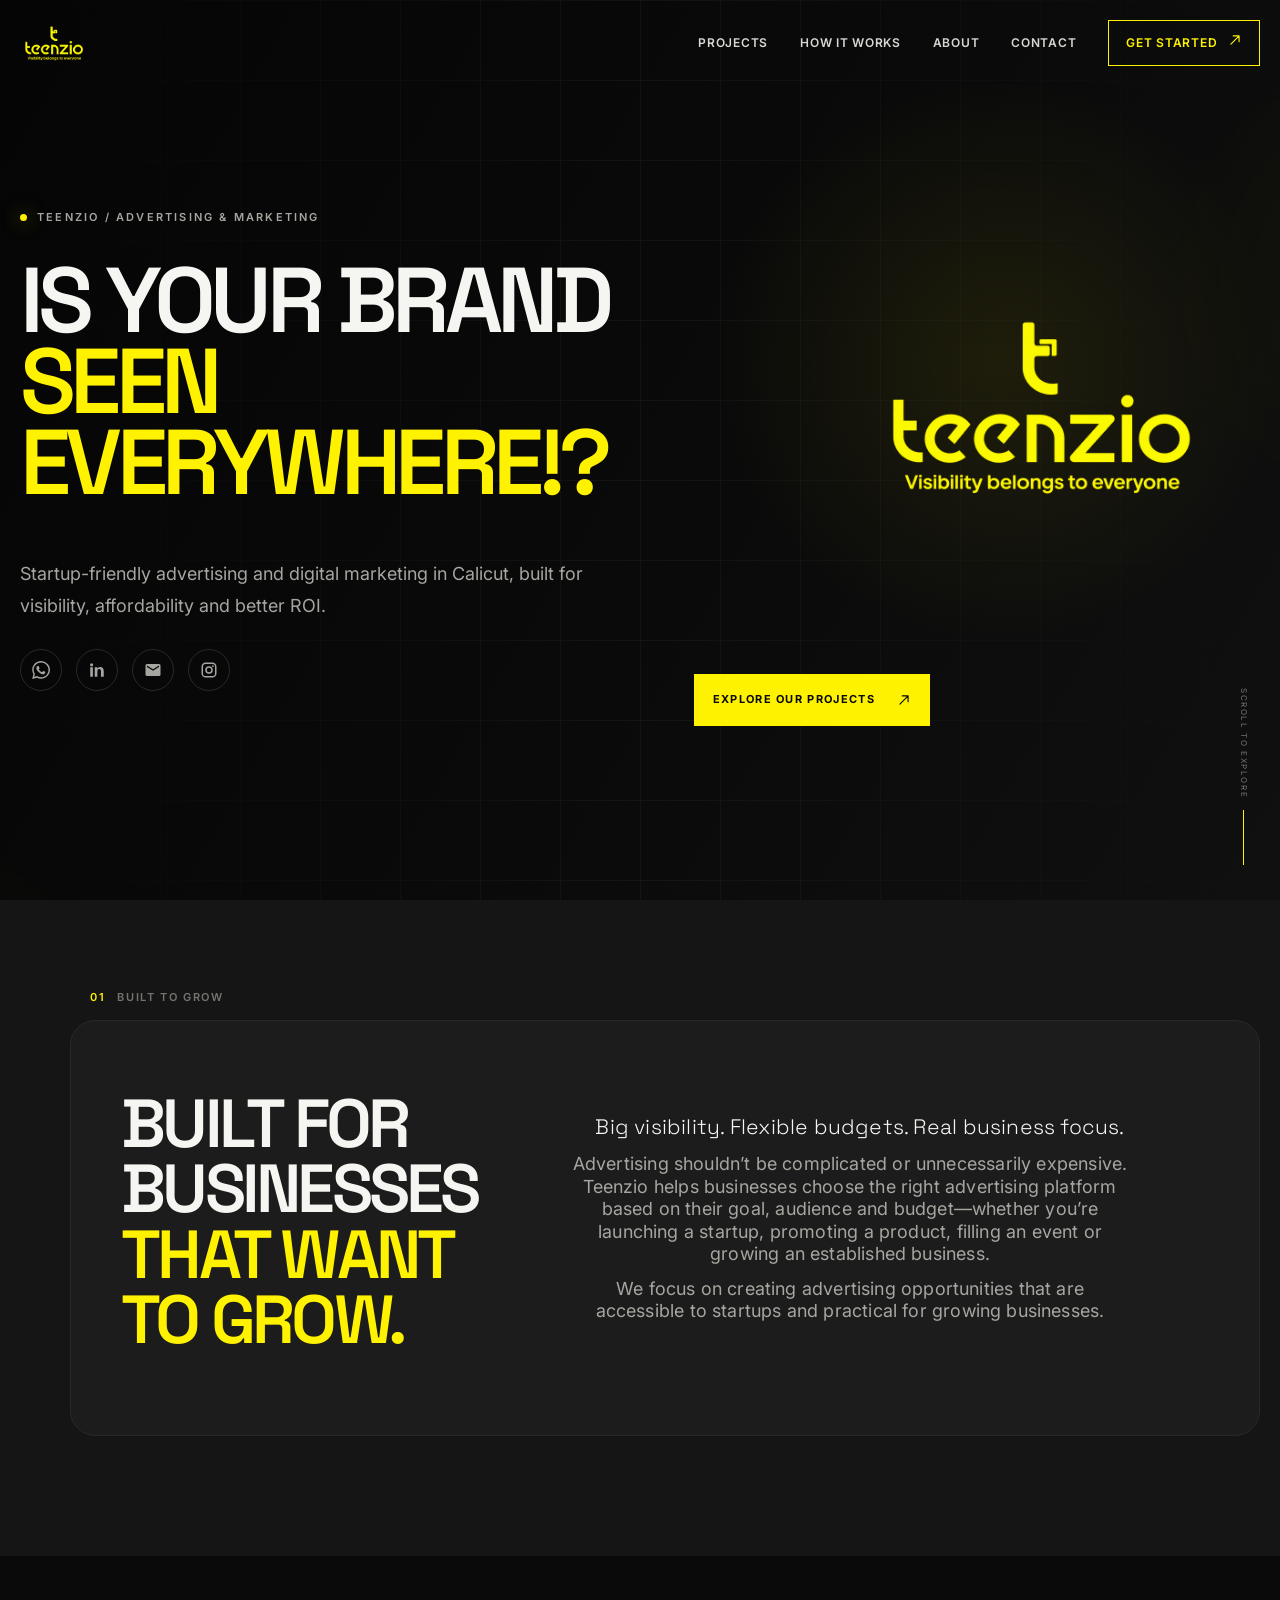
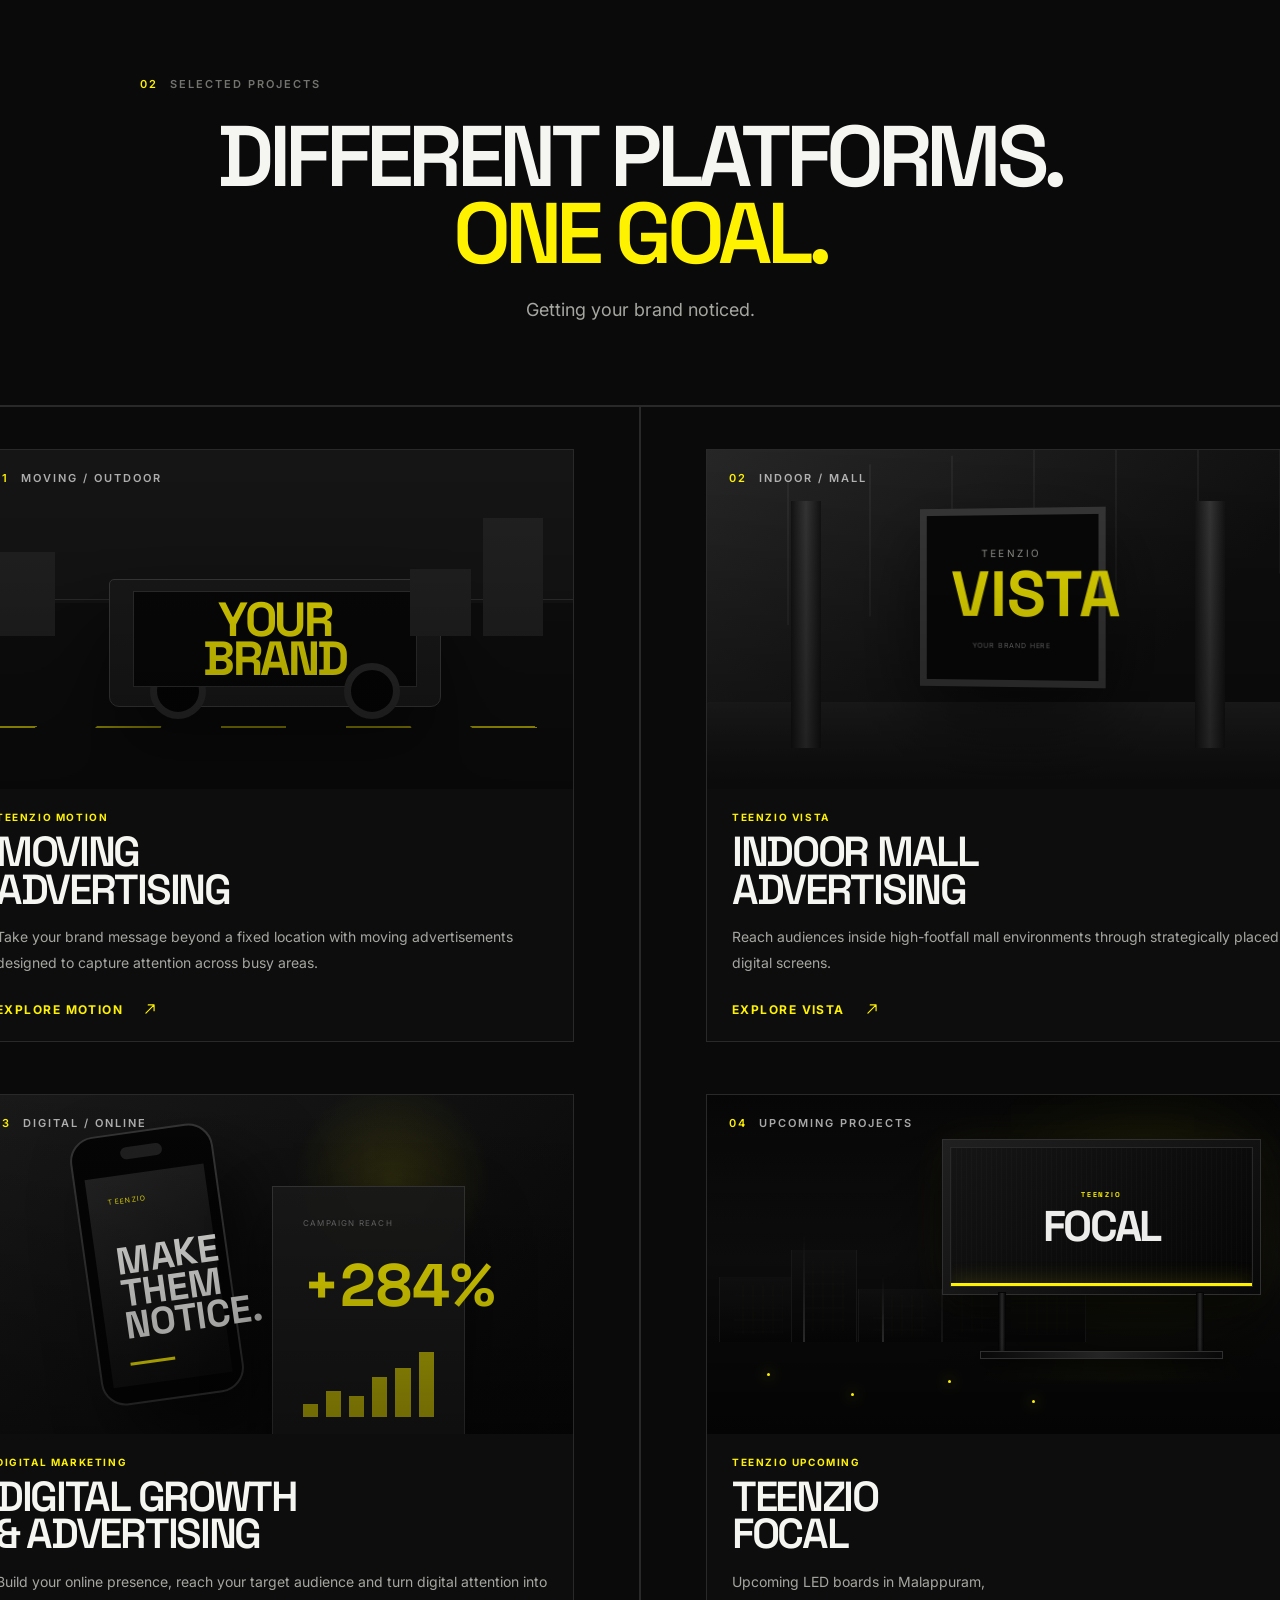
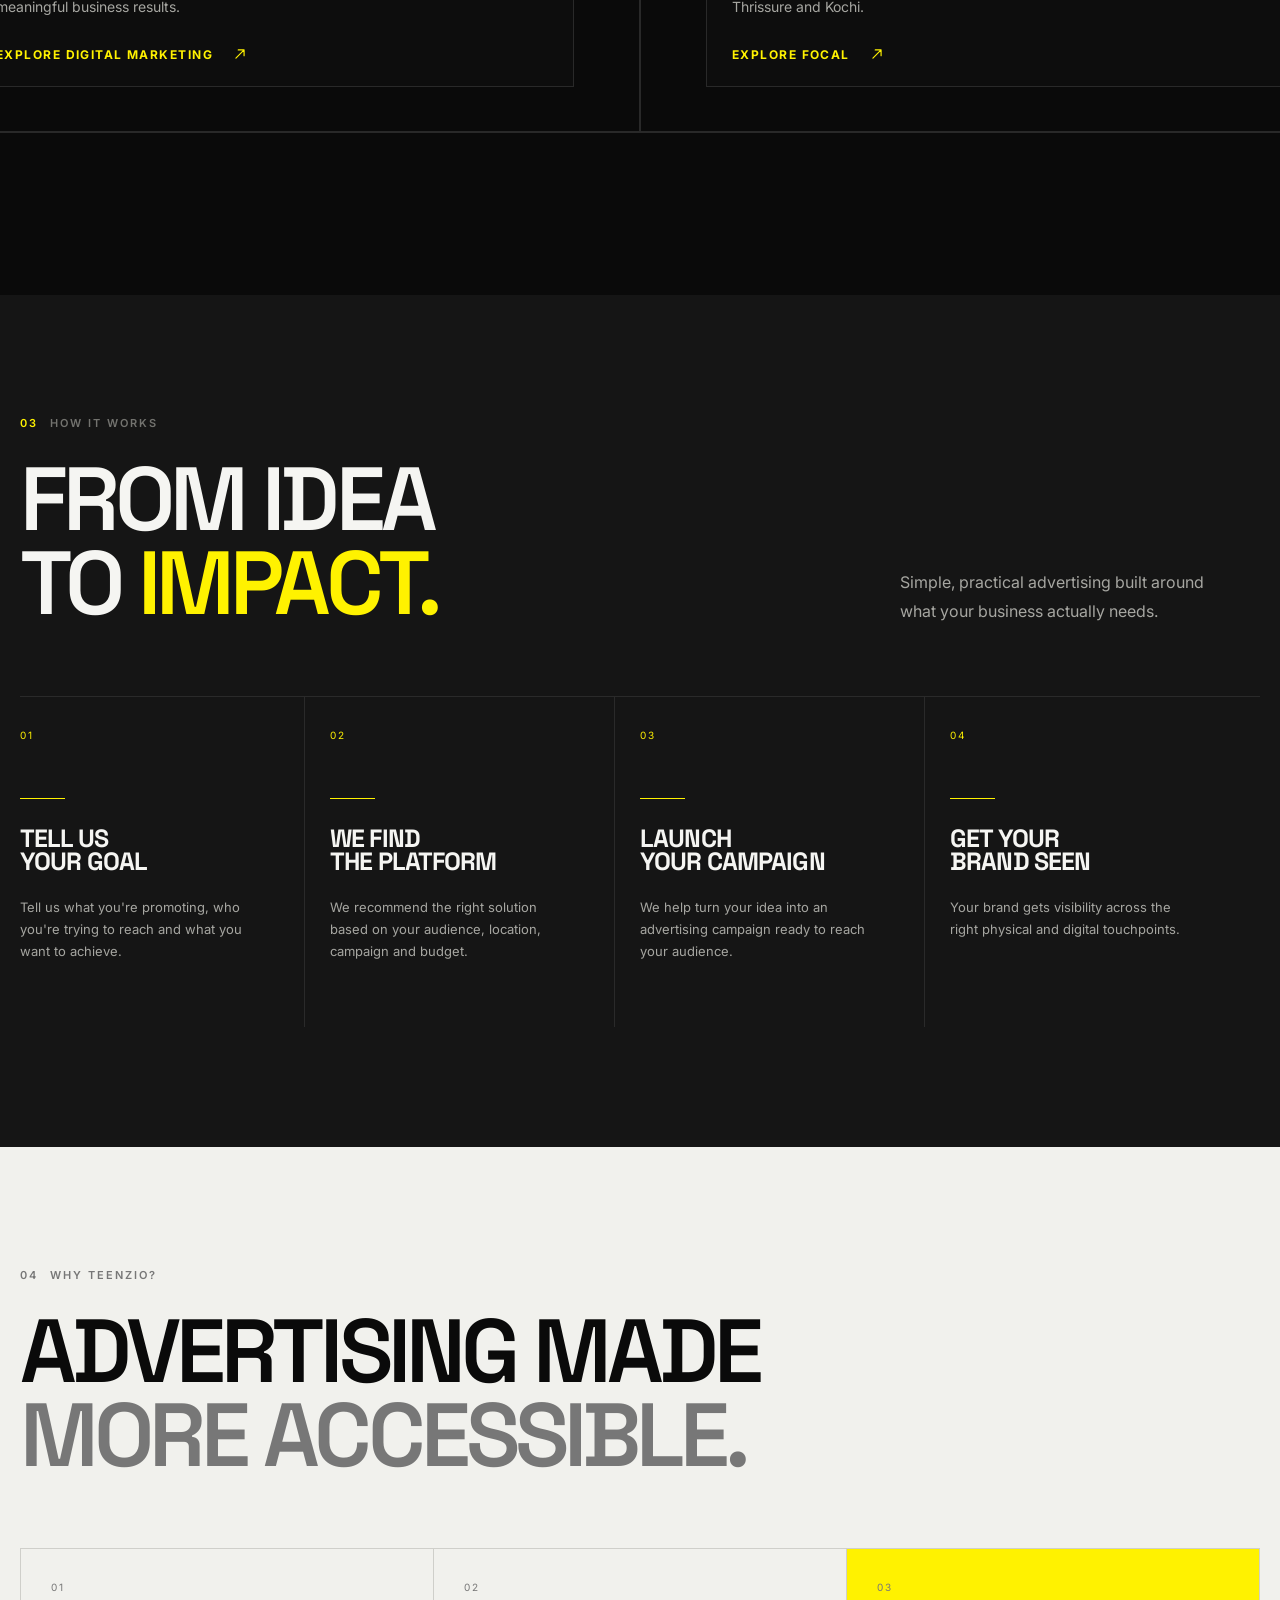
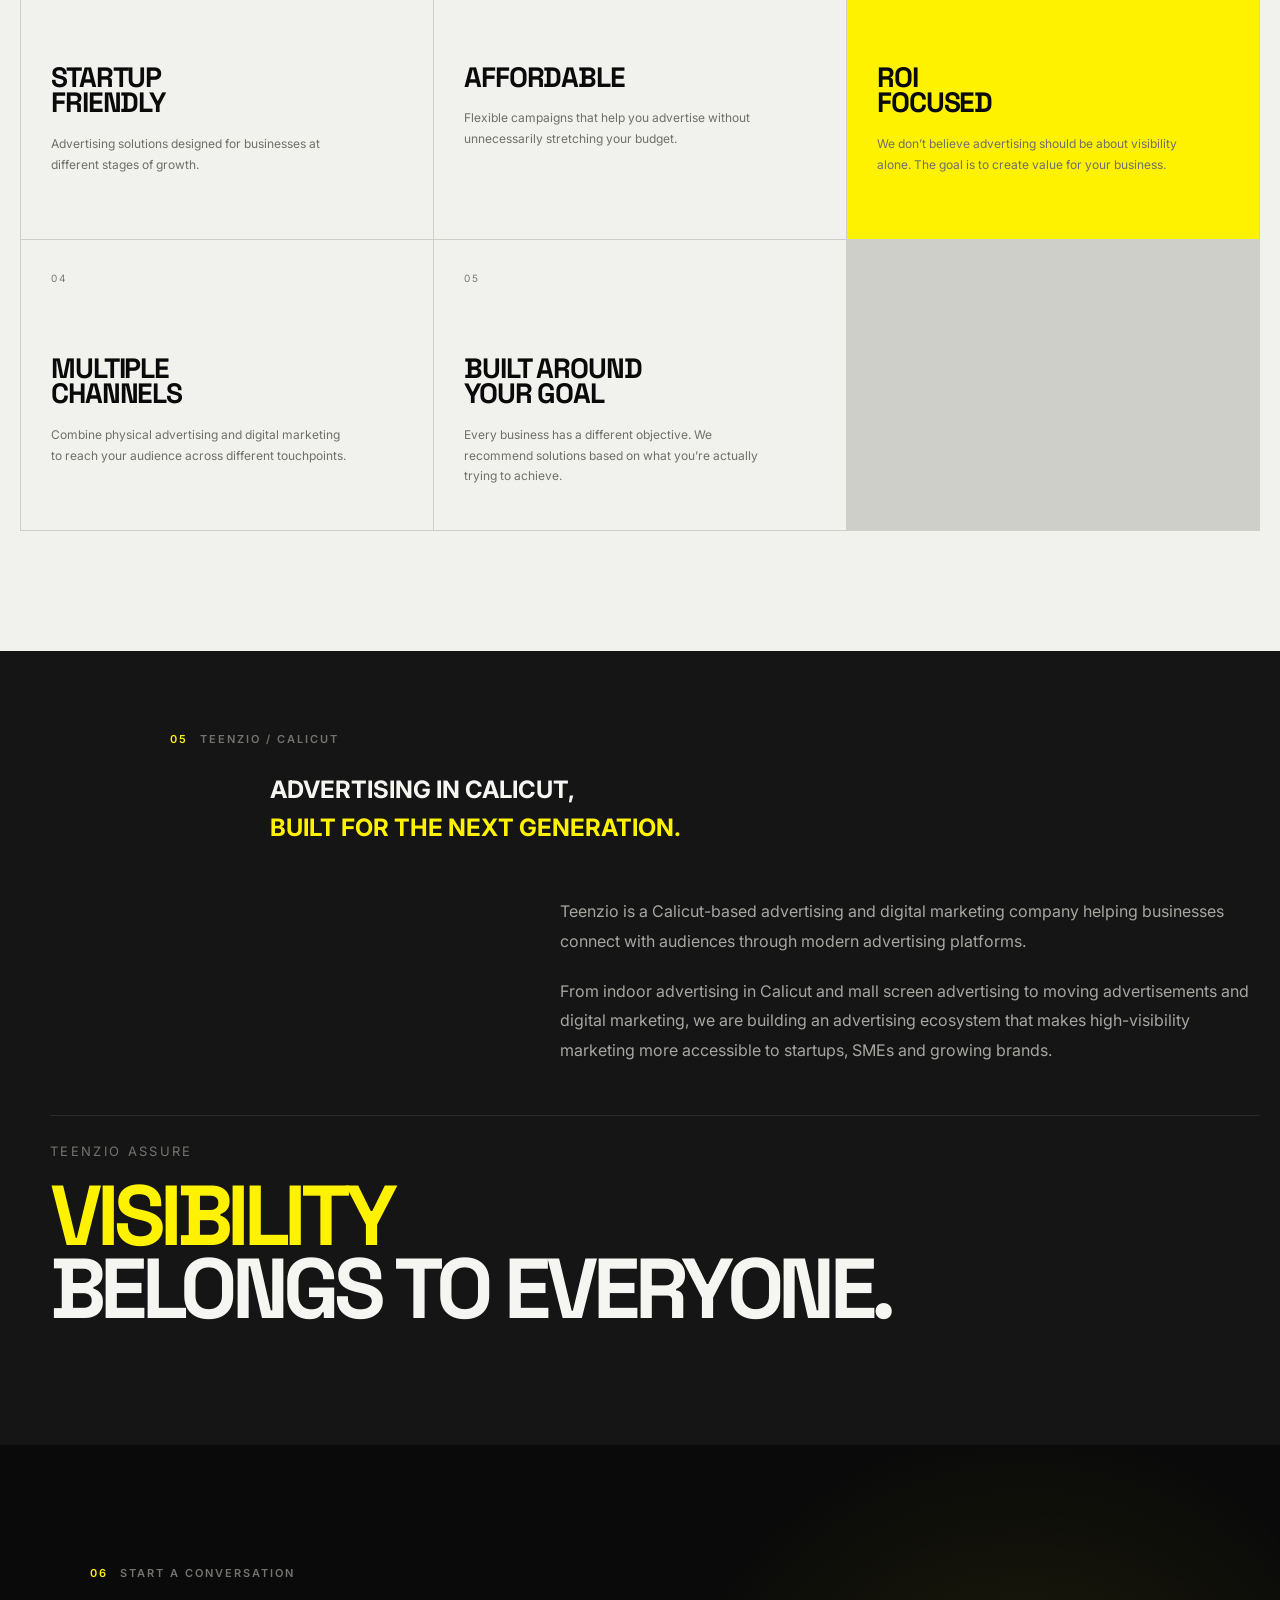
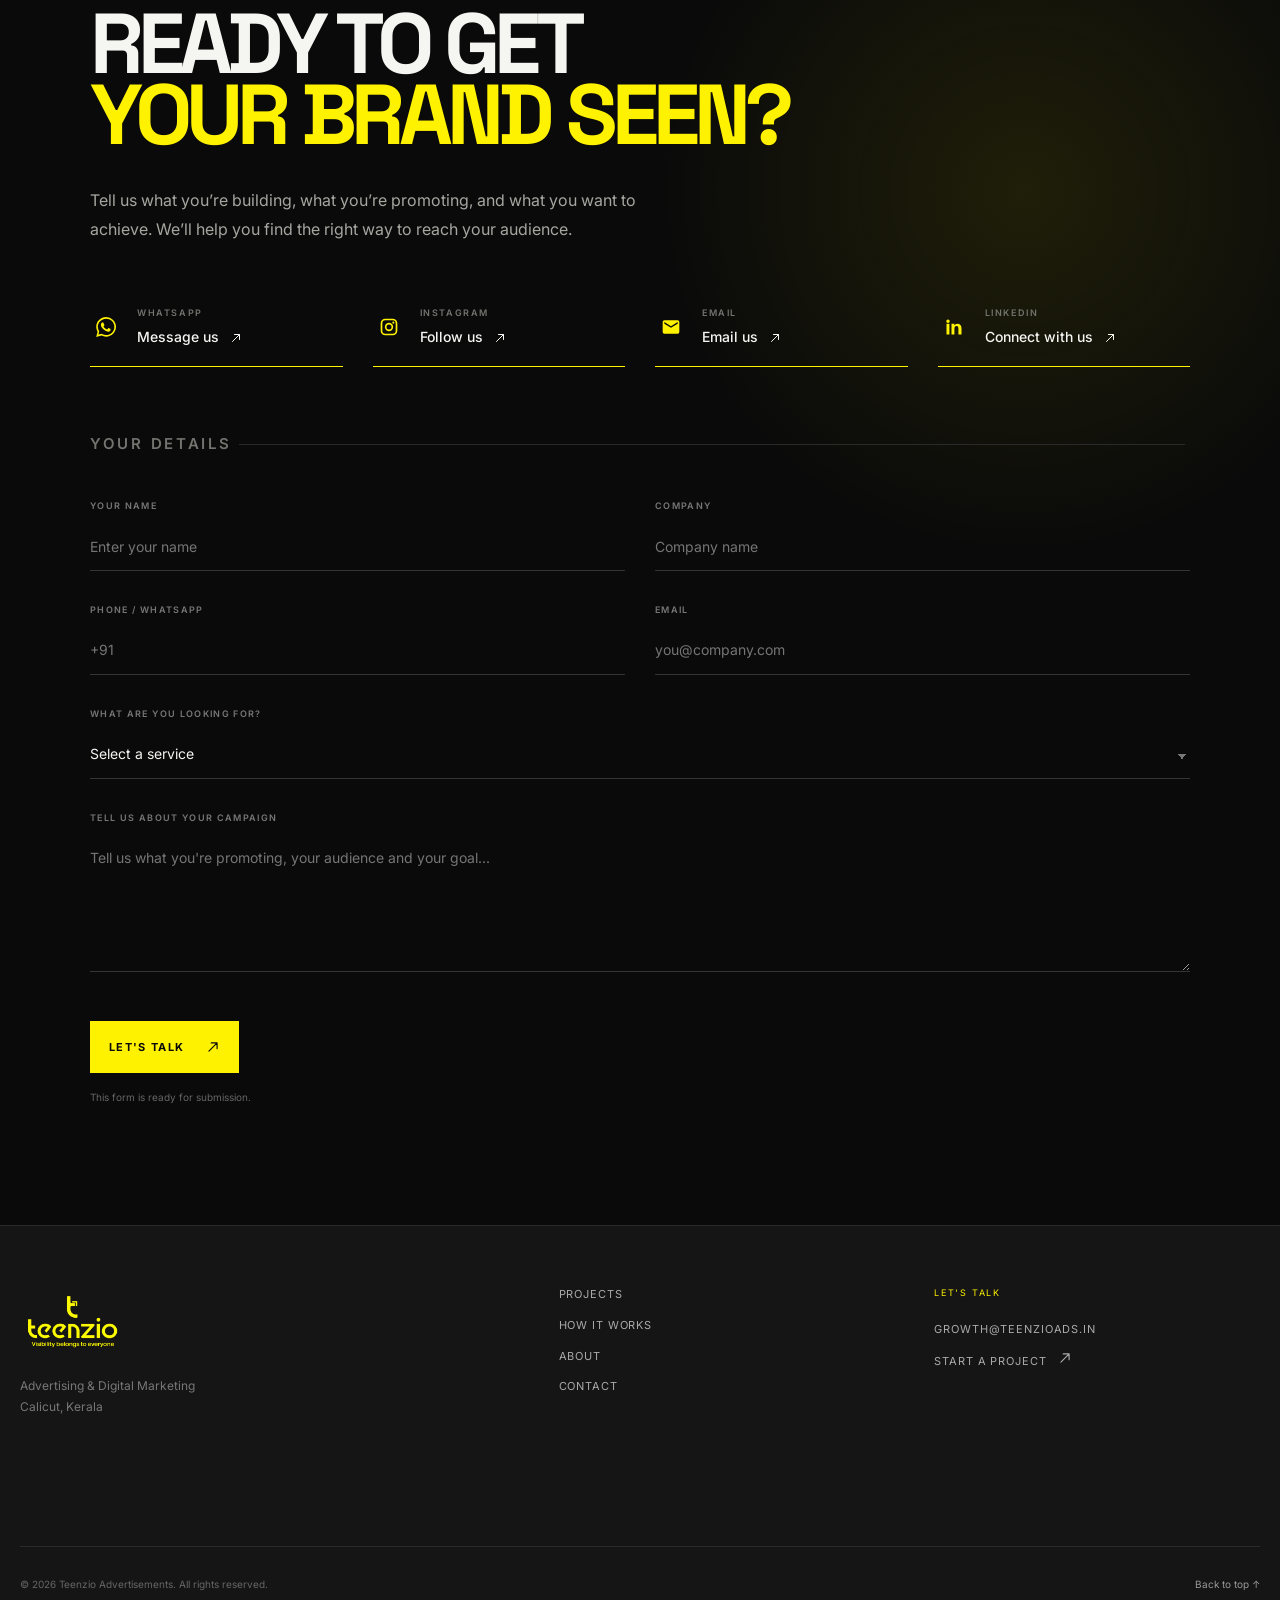
==== commit 2ab2dce4: "Update seo  index.html" ====
--- a/index.html
+++ b/index.html
@@ -7,6 +7,7 @@
     <meta name="theme-color" content="#0a0a0a">
     <title>Teenzio — Advertising & Marketing in Calicut</title>
 
+    <link rel="canonical" href="https://teenzioads.in/">
     <link rel="preconnect" href="https://fonts.googleapis.com">
     <link rel="preconnect" href="https://fonts.gstatic.com" crossorigin>
     <link href="https://fonts.googleapis.com/css2?family=Inter:wght@400;500;600;700&family=Space+Grotesk:wght@400;500;600;700&display=swap" rel="stylesheet">
@@ -980,7 +981,7 @@
                     </button>
 
                     <p class="form-note">
-                        This form is ready for backend/email integration.
+                        This form is ready for submission.
                     </p>
                     <p class="form-success" id="formSuccess">
                         Thanks! Your message is ready to send. Connect the form to your preferred email/backend service to receive submissions.
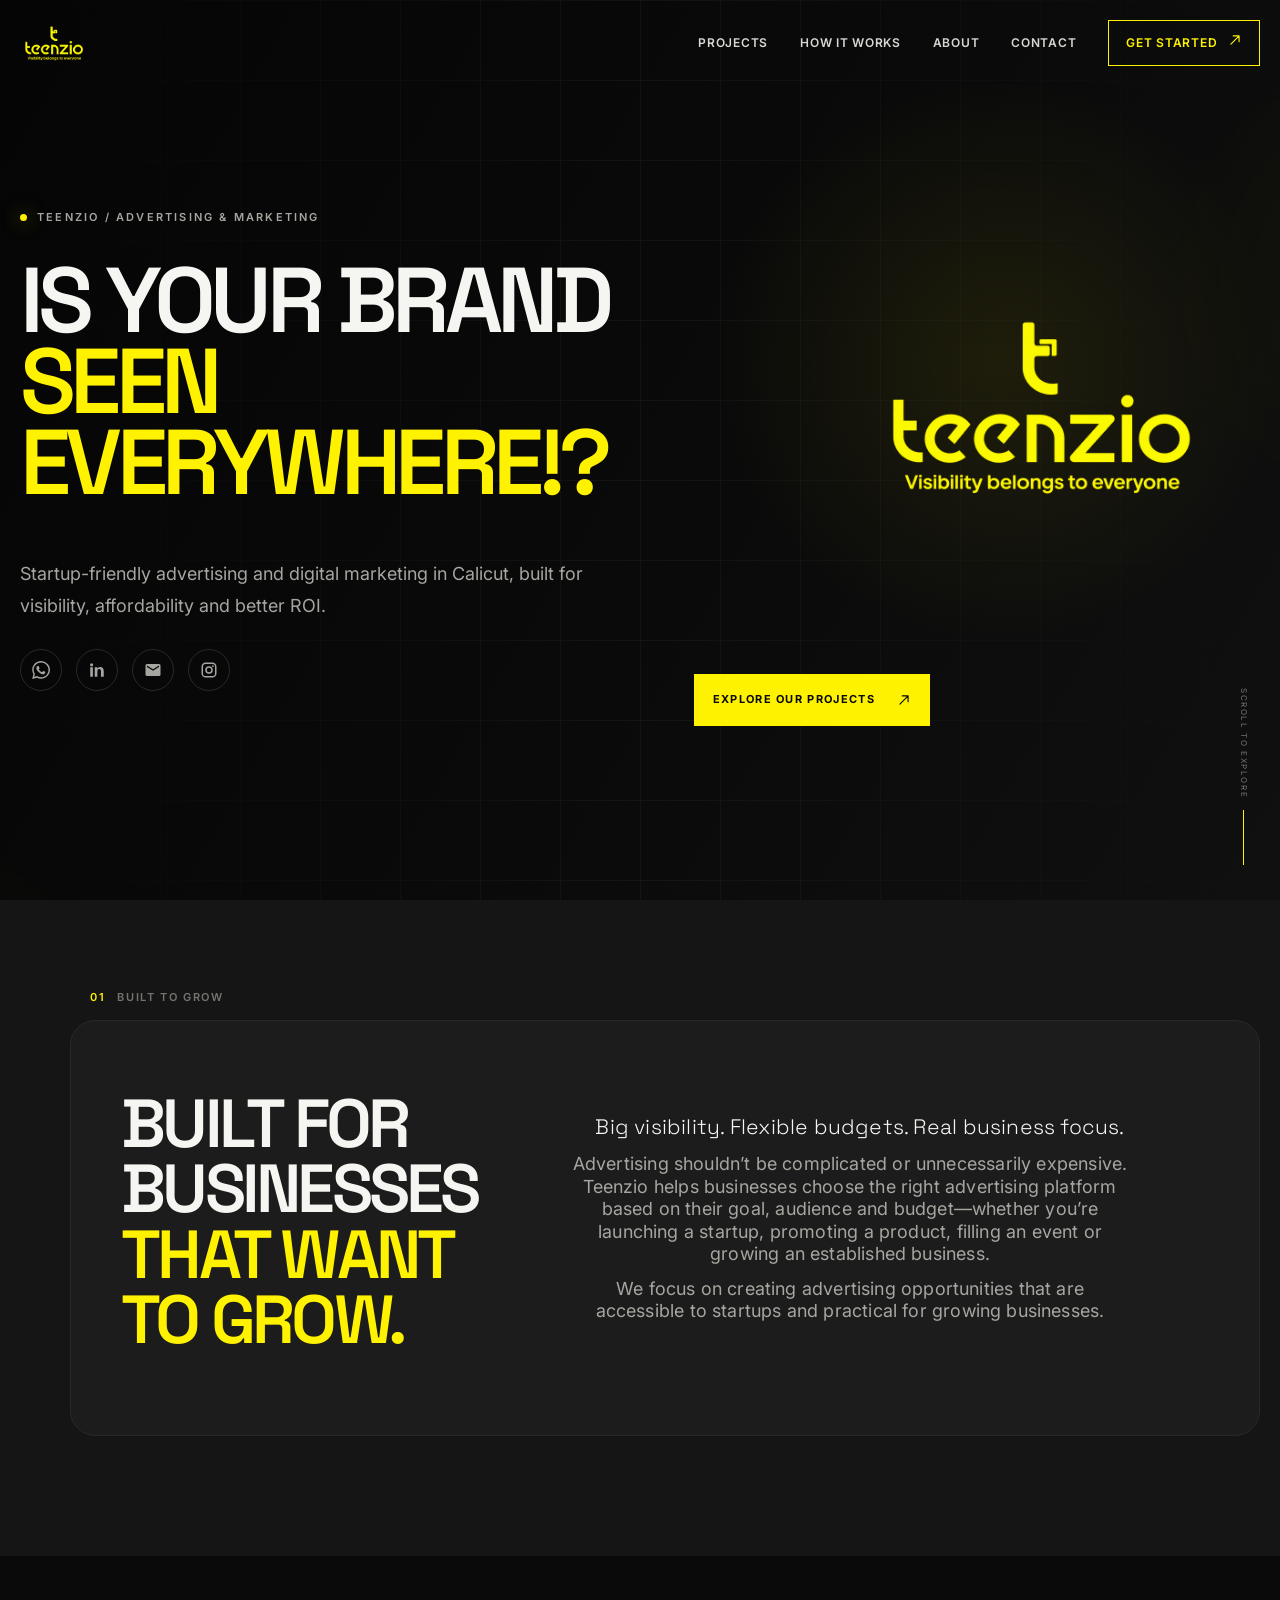
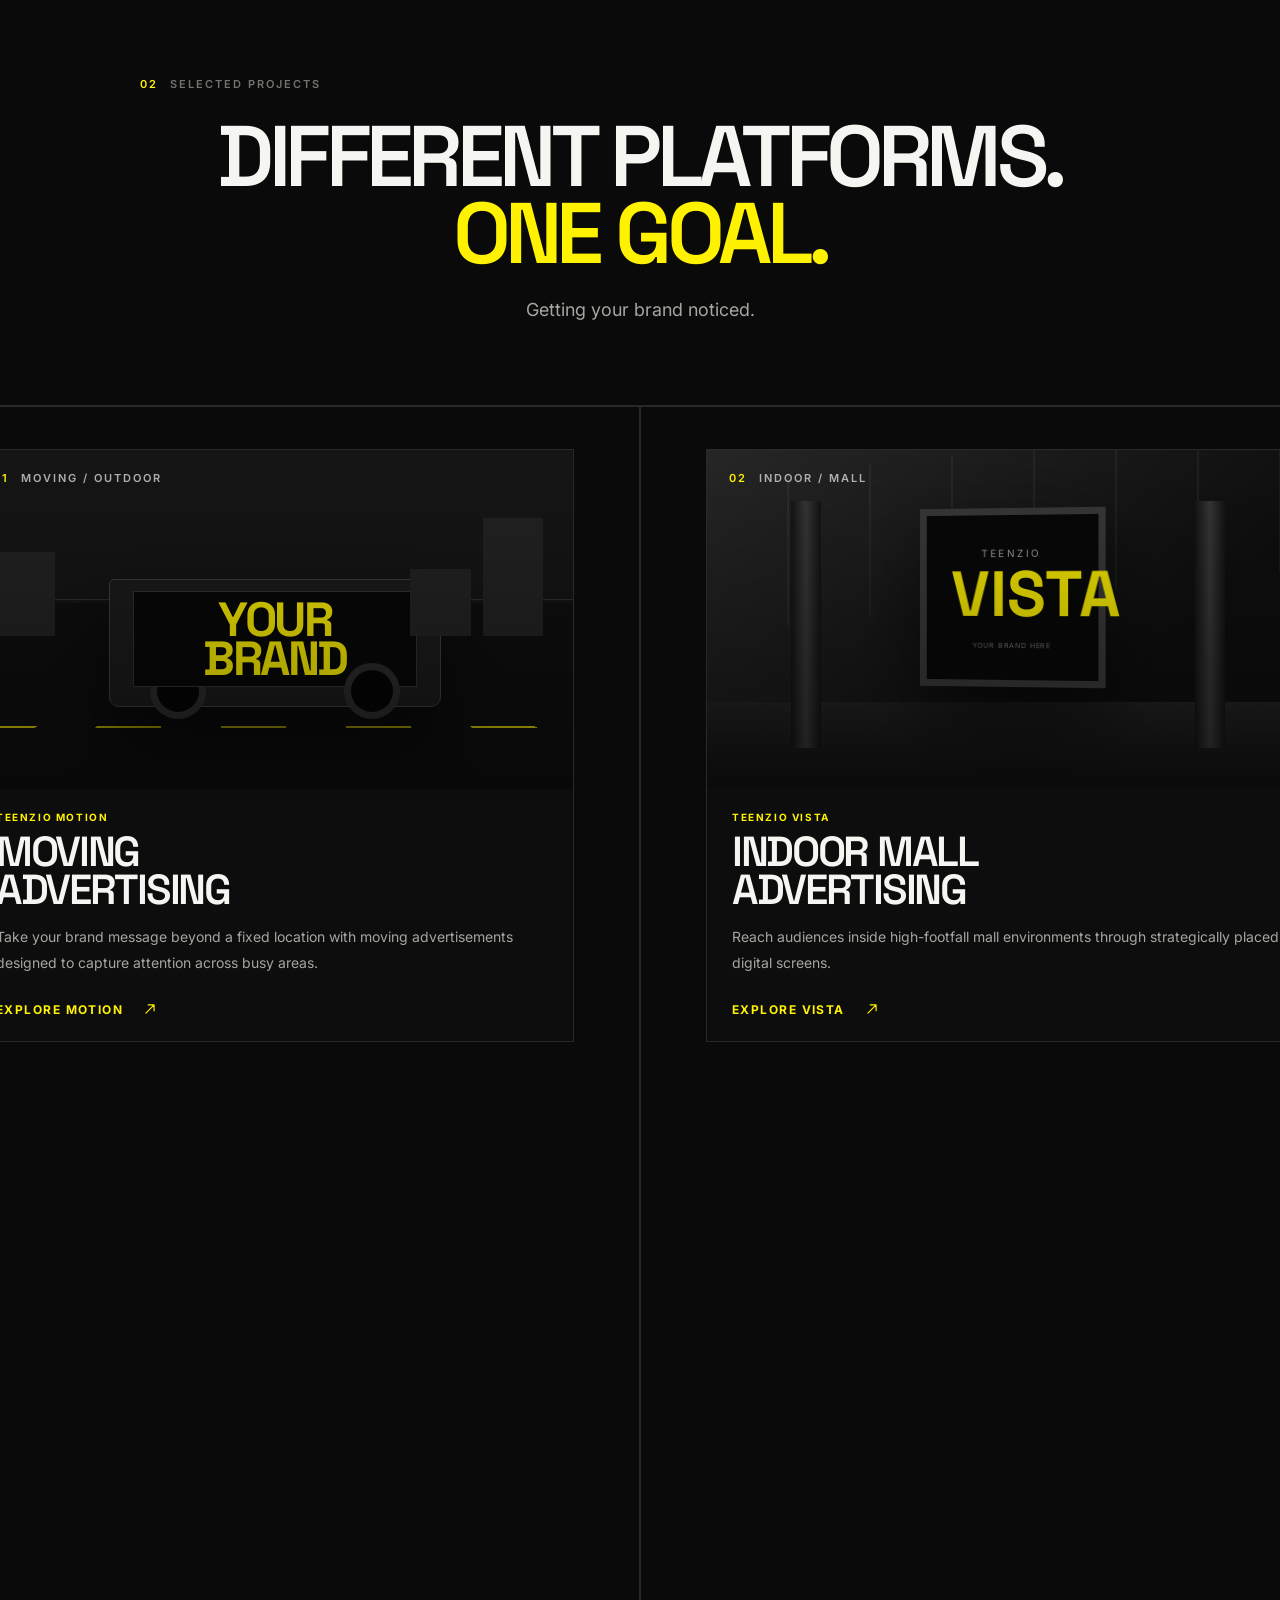
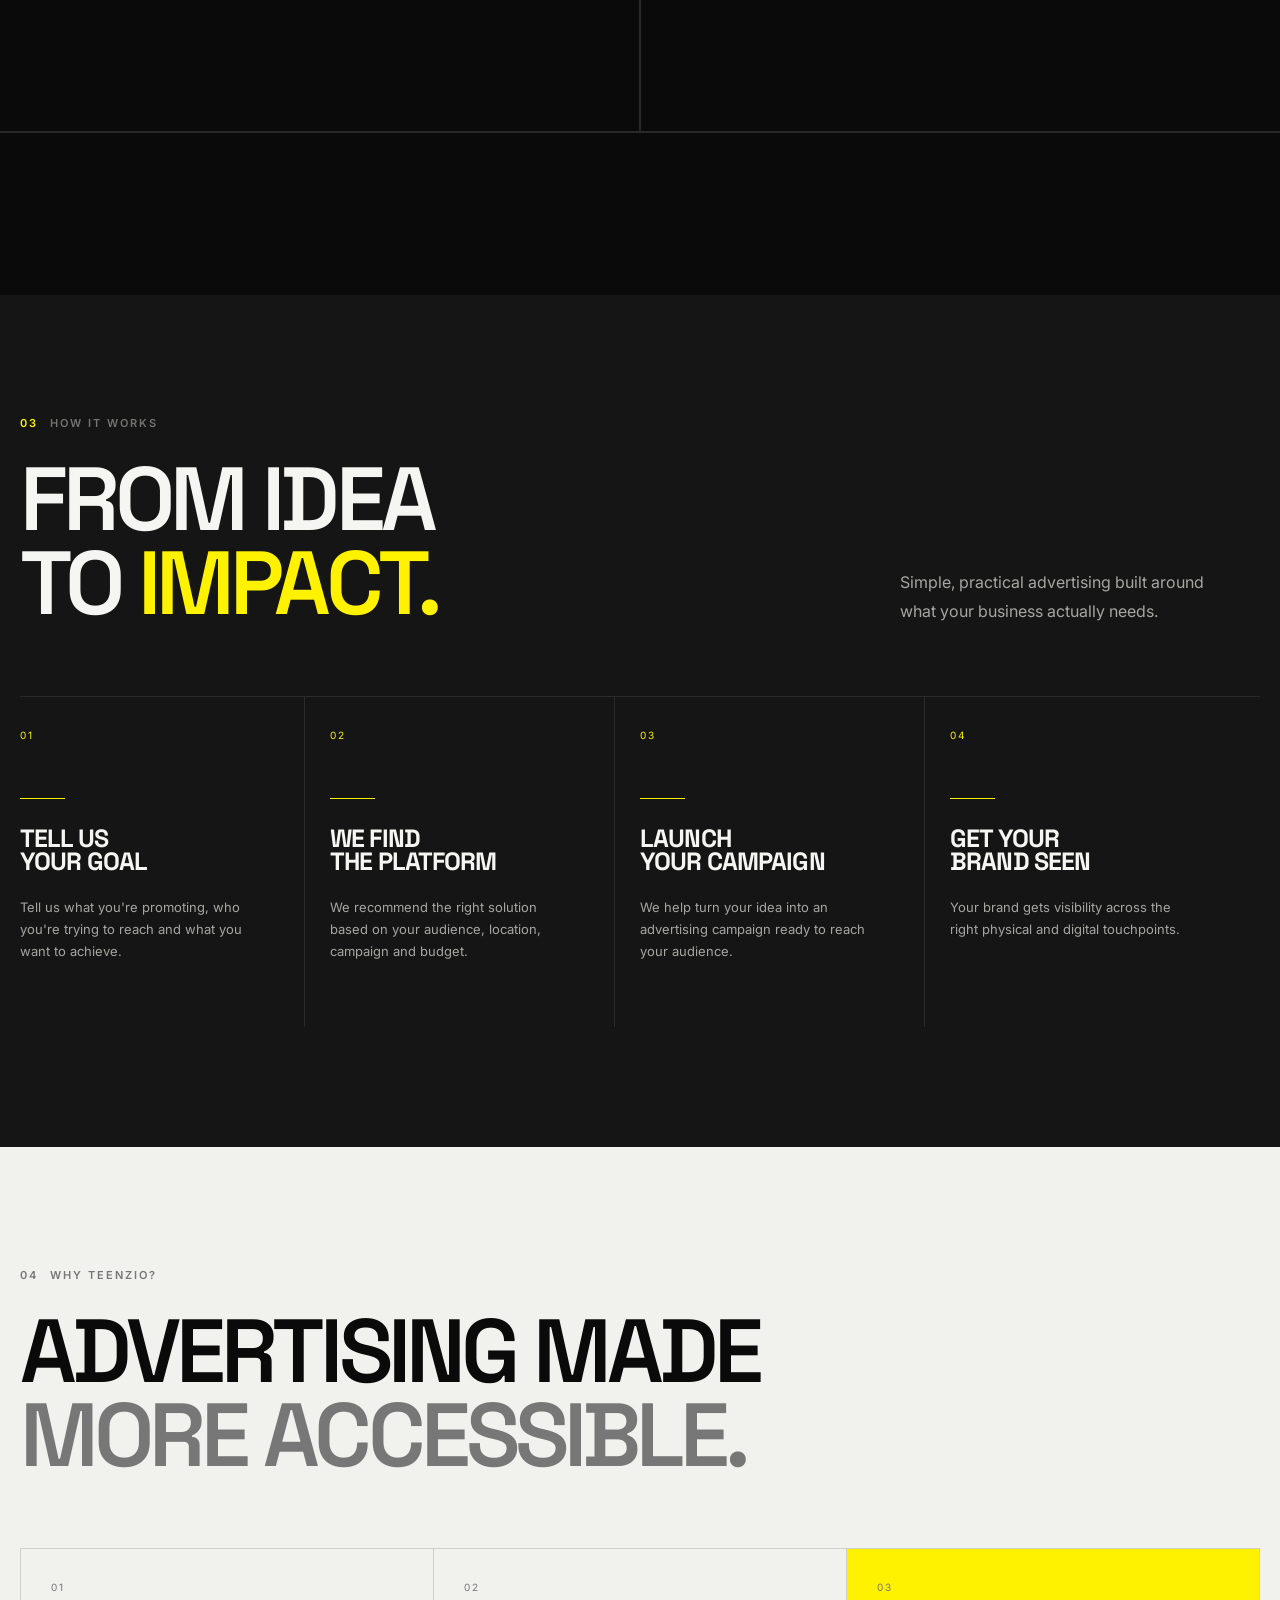
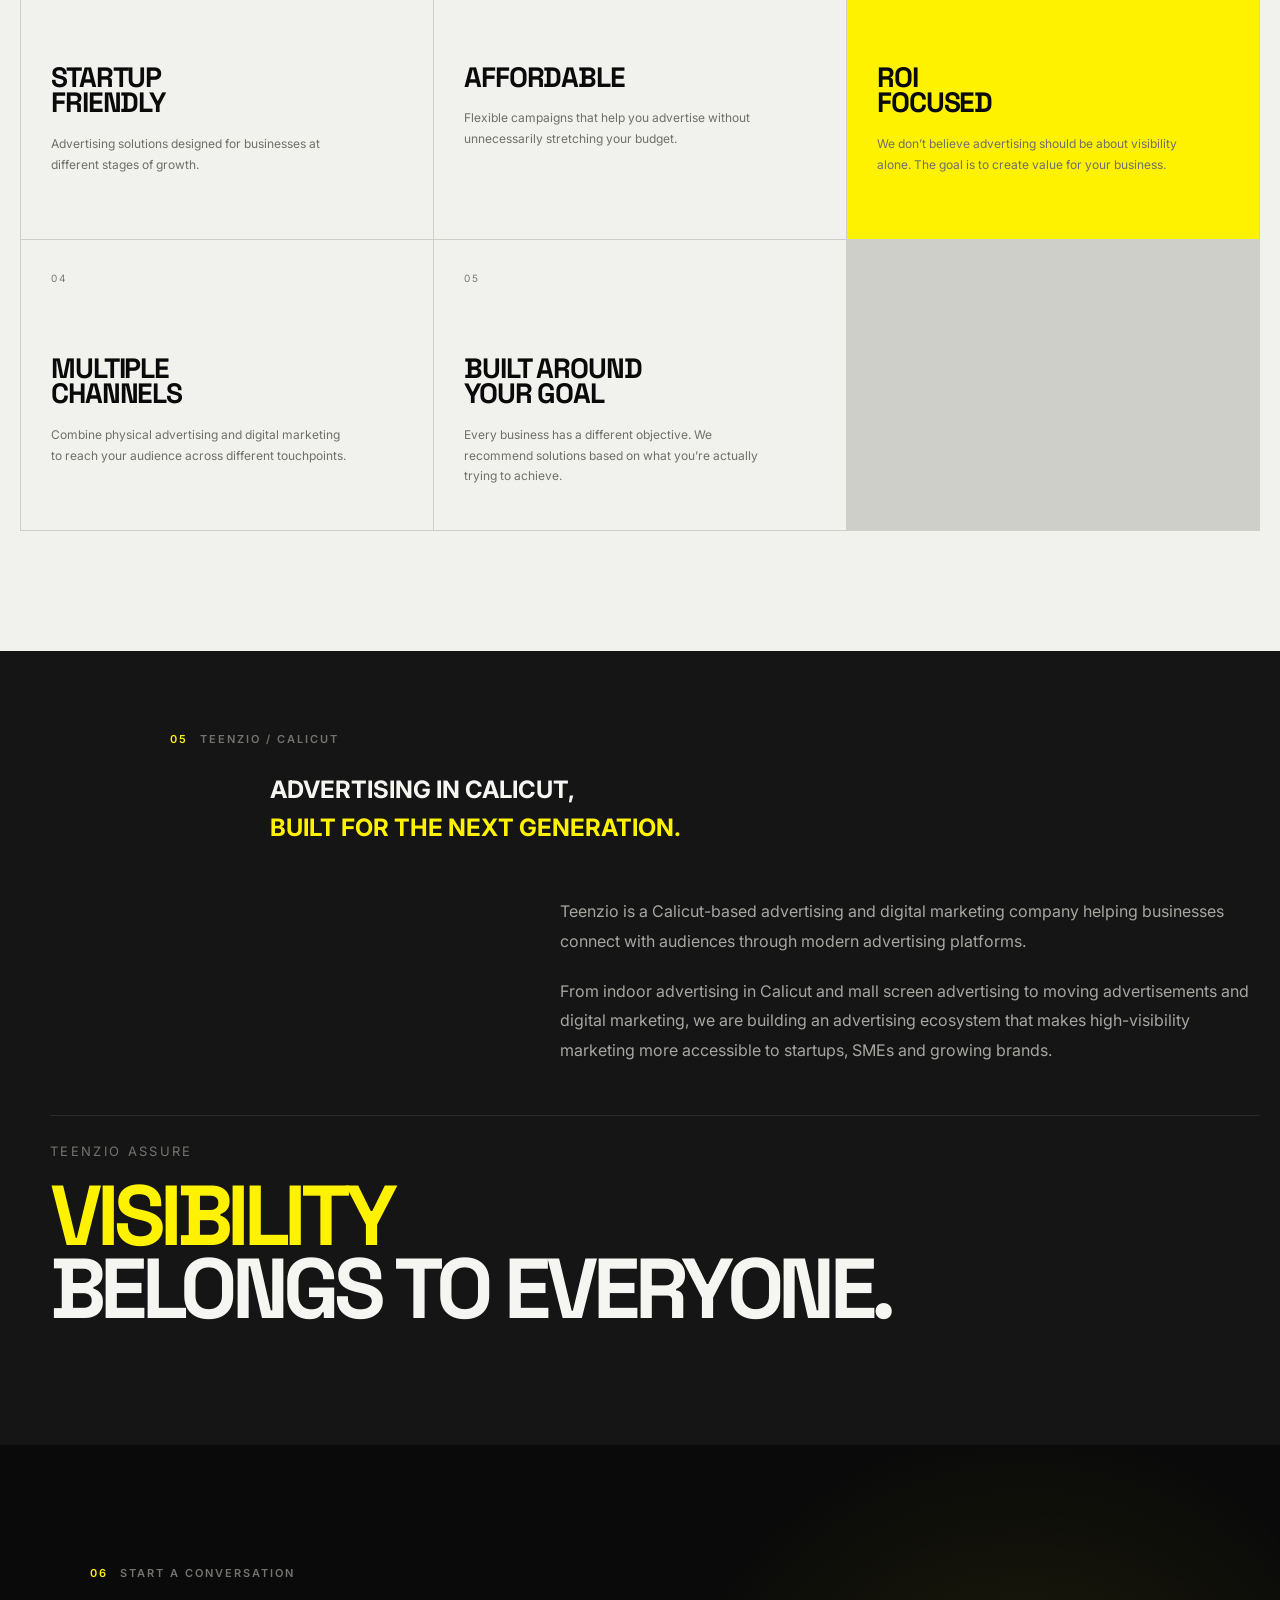
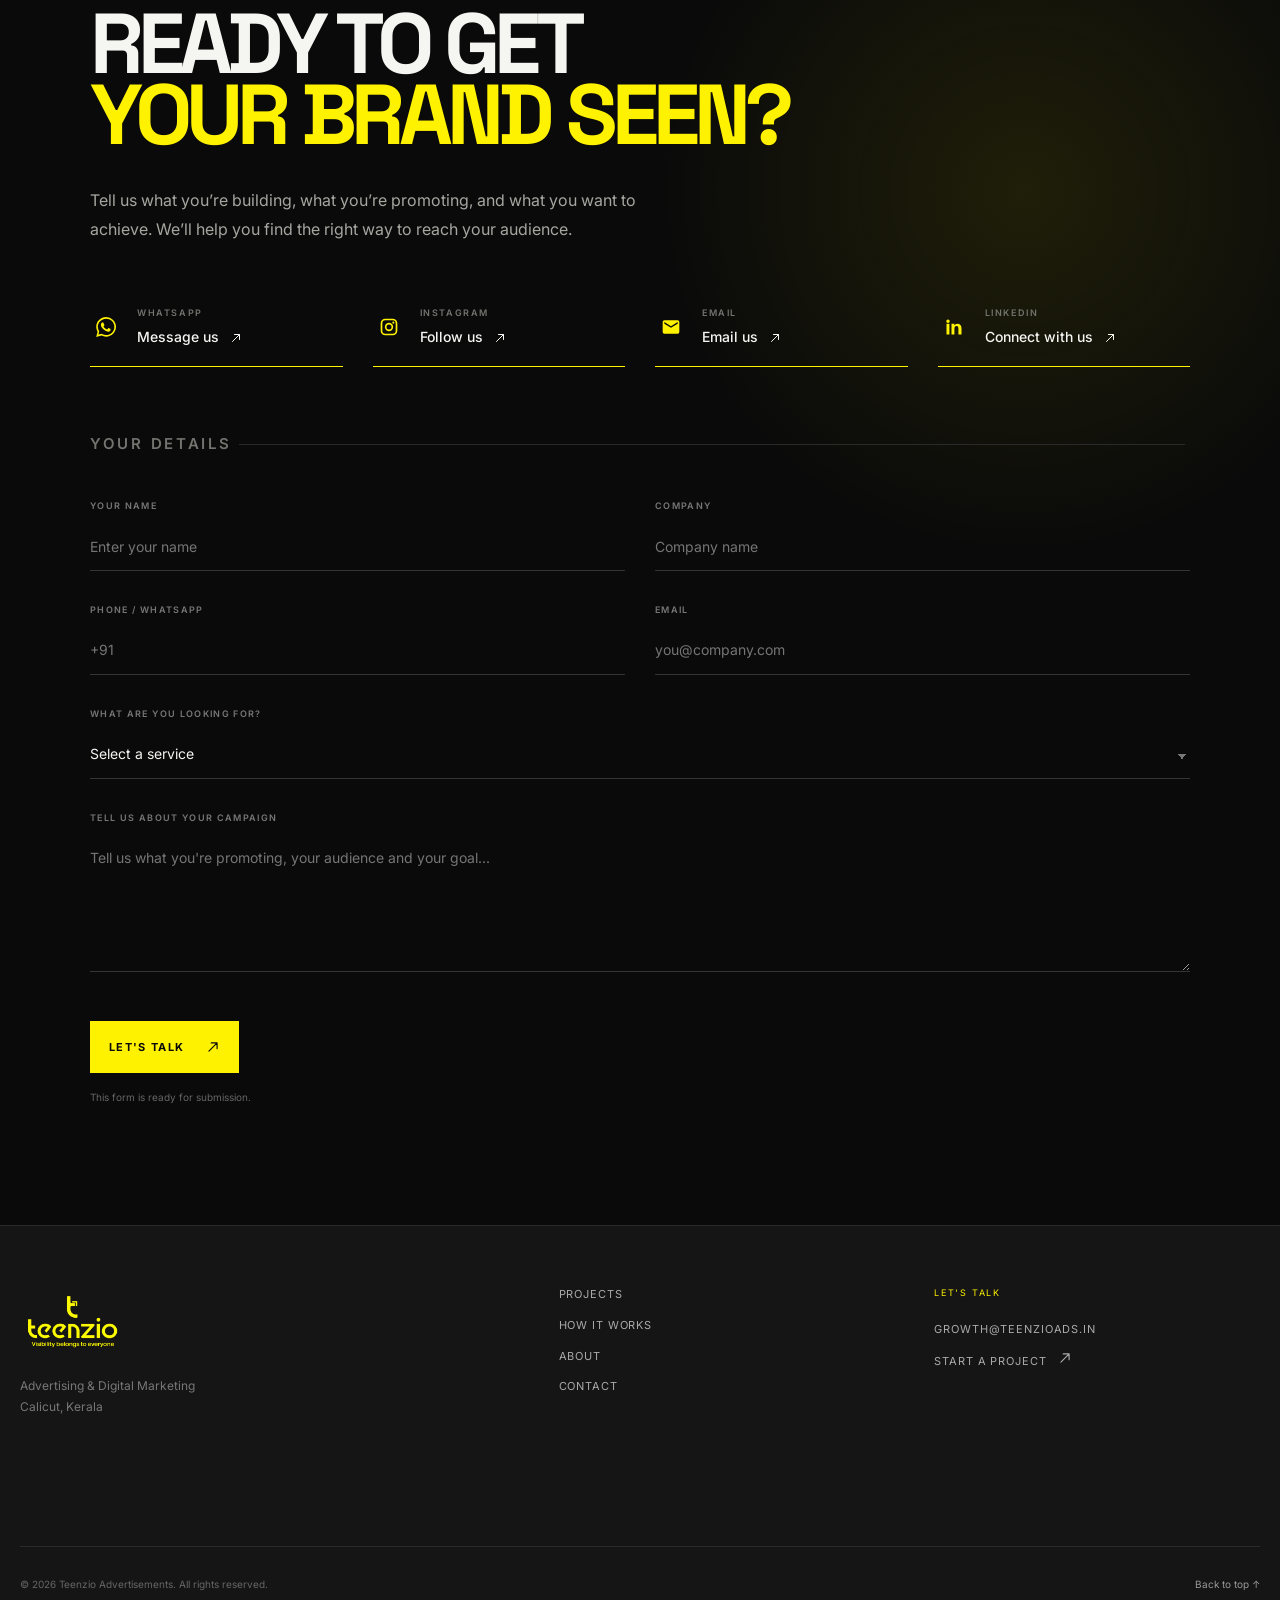
==== commit 24958b26: "Update index.html" ====
--- a/index.html
+++ b/index.html
@@ -8,6 +8,12 @@
     <title>Teenzio — Advertising & Marketing in Calicut</title>
 
     <link rel="canonical" href="https://teenzioads.in/">
+    <link rel="icon" type="image/png" href="images/favicon.png">
+    <meta property="og:title" content="Teenzio – Advertising & Digital Marketing in Calicut">
+    <meta property="og:description" content="Teenzio is an advertising and digital marketing company in Calicut, offering creative advertising solutions for brands and businesses.">
+    <meta property="og:url" content="https://teenzioads.in/">
+    <meta property="og:type" content="website">
+    <meta property="og:site_name" content="Teenzio">
     <link rel="preconnect" href="https://fonts.googleapis.com">
     <link rel="preconnect" href="https://fonts.gstatic.com" crossorigin>
     <link href="https://fonts.googleapis.com/css2?family=Inter:wght@400;500;600;700&family=Space+Grotesk:wght@400;500;600;700&display=swap" rel="stylesheet">
